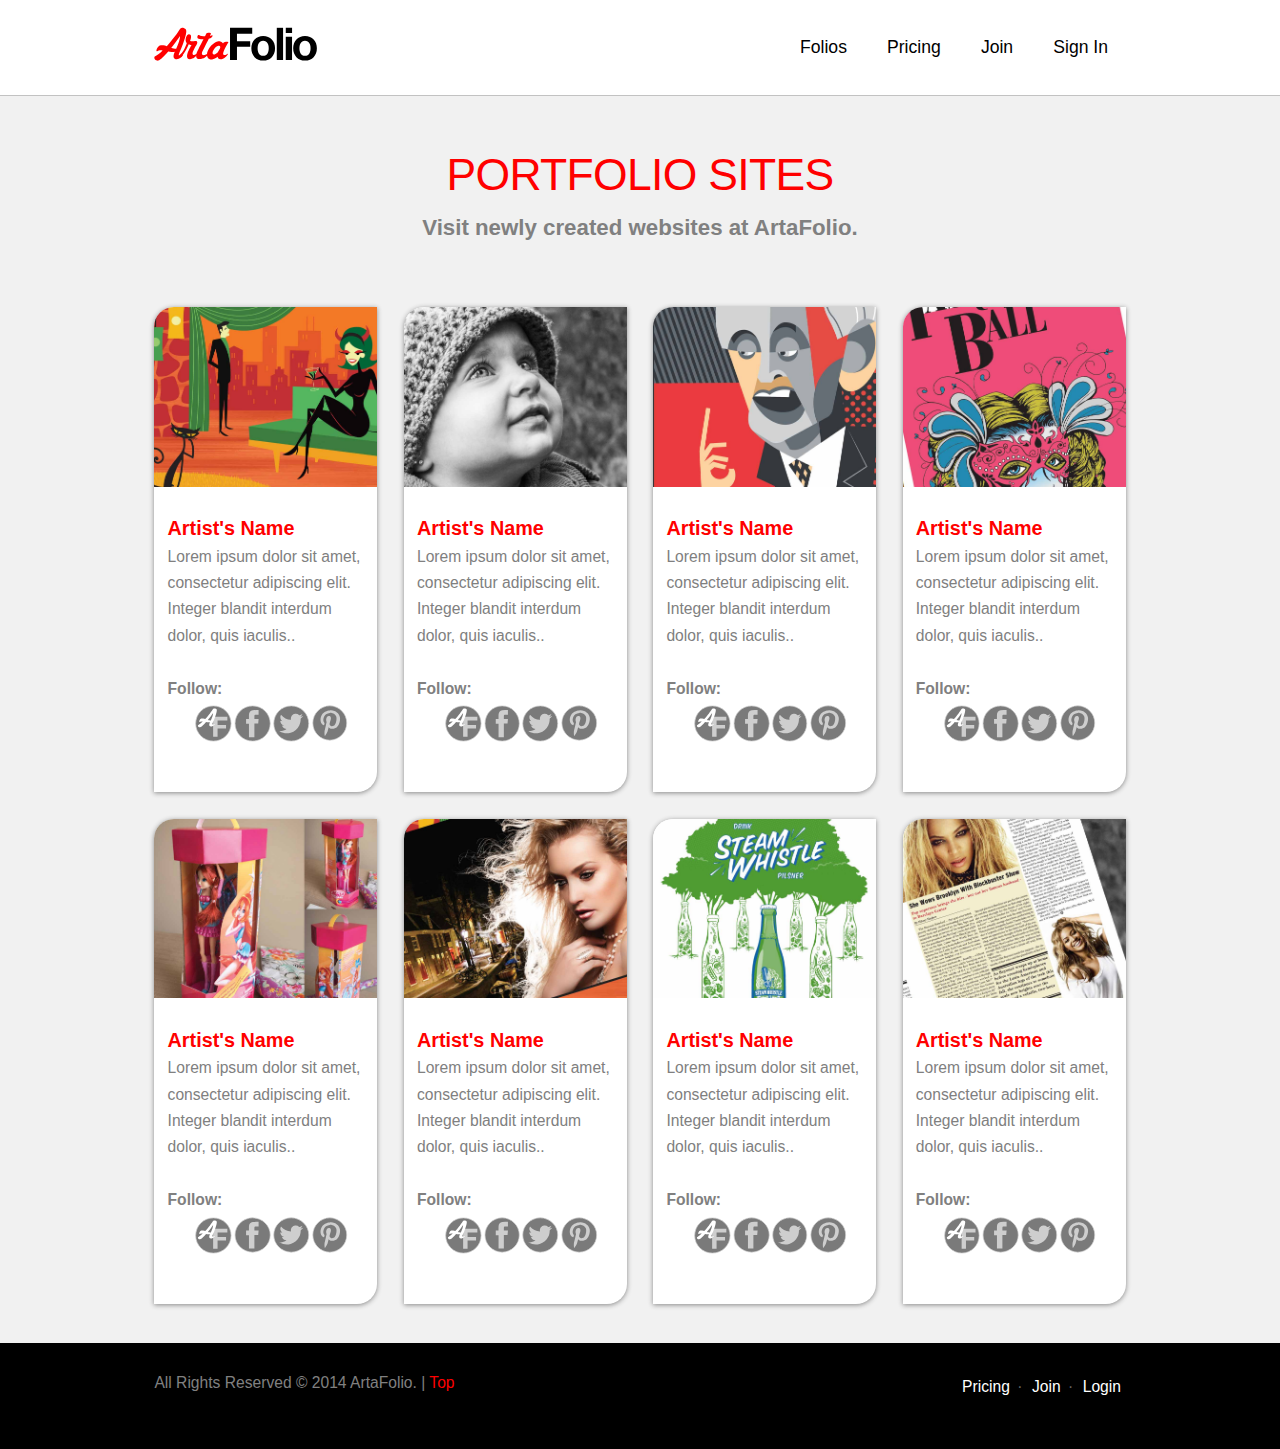
==== folios.html @ 5715754e "Layout adj and text content update" ====
<!DOCTYPE html>
<html lang="en-ca">
<head>
    <meta charset="utf-8">
    <title>ArtaFolio</title>
    <link href="css/main.css" rel="stylesheet">
    <link href="css/grid.css" rel="stylesheet">
    <link href="css/typography.css" rel="stylesheet">
    <link href='http://fonts.googleapis.com/css?family=Raleway' rel='stylesheet' type='text/css'>
    <meta name="viewport" content="width=device-width,initial-scale=1">
</head>
<body>
    
<ul class="skip-links">
    <li><a href="#main">Skip to the main content</a></li>
    <li><a href="#portfolios">Skip to artist portfolios</a></li>
    <li><a href="#nav">Skip to navigation</a></li>
</ul>
    
<header id="top" role="banner" class="gutter">
    <div class="grid grid-middle masthead pad-bottom-half pad-top-half">
    <div class="unit unit-xs-1 unit-s-1 unit-m-1-2 unit-l-1-2 pad-t-1-2 pad-b-1-2 center-logo">
        <a href="index.html"><img src="images/af-logo-01.svg" class="logo push-0" alt="ArtaFolio Logo"></a>
    </div>
    <nav id="navigation" role="navigation" class="unit unit-xs-1 unit-s-1 unit-m-1-2 unit-l-1-2 float-right center">
        <ul class="nav push-0">
            <li><a class="island-1-2" href="folios.html">Folios</a></li>
            <li><a class="island-1-2" href="pricing.html">Pricing</a></li>
            <li><a class="island-1-2" href="signup.html">Join</a></li>
            <li><a class="island-1-2" href="login.html">Sign In</a></li>
        </ul>
    </nav>
        </div>
</header>

<main role="main" id="main">
    <div class="bb-wrapper island">
        <h2 class="red center zetta gutter pad-top push-0">portfolio sites</h2>
                <p class="pad-top-half center p-center giga">Visit newly created websites at ArtaFolio.</p>
    </div>    
    
    <div id="portfolios" class="portfolio-wrapper pad-bottom">
        
    <div class="artblock-wrapper">
        <div class="grid gutter-1-2">
            <div class="island-1-2 unit unit-xs-1 unit-s-1-2 unit-m-1-3 unit-l-1-4">
                <div class="artist-wrapper">
                    <div>
                        <a href="index.html"><img class="img img-wrap" src="images/artist1.jpg" alt="Artist's Portfolio"></a>
                    </div>
                    <div>
                        <h4 class="mega gutter-1-2 pad-top push-0"><a href="index.html">Artist's Name</a></h4>
                        <p class="milli gutter-1-2">Lorem ipsum dolor sit amet, consectetur adipiscing elit. Integer blandit interdum dolor, quis iaculis..</p>
                    </div>
                    <div class="grid unit">
                        <h5 class="milli gutter-1-2 push-0 grey">Follow:</h5>
                        <div class="grid social-network">
                            <ul >
                                <li><a href="index.html"><img class="img-size" src="images/af.svg" alt="ArtaFolio"></a></li>
                            <li><a href="http://www.facebook.com"><img class="img-size" src="images/a-facebook.svg" alt="Facebook"></a></li>
                                <li><a href="http://www.twitter.com"><img class="img-size" src="images/a-twitter.svg" alt="Twitter"></a></li>
                                <li><a href="http://www.pinterest.com"><img class="img-size" src="images/a-pinterest.svg" alt="Pinterest"></a></li>
                            </ul>
                        </div>
                    </div>
                </div>
            </div>
            
            <div class="island-1-2 unit unit-xs-1 unit-s-1-2 unit-m-1-3 unit-l-1-4">
                <div class="artist-wrapper">
                    <div>
                        <a href="index.html"><img class="img img-wrap" src="images/artist5.jpg" alt="Artist's Portfolio"></a>
                    </div>
                    <div>
                        <h4 class="mega gutter-1-2 pad-top push-0"><a href="index.html">Artist's Name</a></h4>
                        <p class="milli gutter-1-2">Lorem ipsum dolor sit amet, consectetur adipiscing elit. Integer blandit interdum dolor, quis iaculis..</p>
                    </div>
                    <div class="grid unit">
                        <h5 class="milli gutter-1-2 push-0 grey">Follow:</h5>
                        <div class="grid social-network">
                            <ul >
                                <li><a href="index.html"><img class="img-size" src="images/af.svg" alt="ArtaFolio"></a></li>
                            <li><a href="http://www.facebook.com"><img class="img-size" src="images/a-facebook.svg" alt="Facebook"></a></li>
                                <li><a href="http://www.twitter.com"><img class="img-size" src="images/a-twitter.svg" alt="Twitter"></a></li>
                                <li><a href="http://www.pinterest.com"><img class="img-size" src="images/a-pinterest.svg" alt="Pinterest"></a></li>
                            </ul>
                        </div>
                    </div>
                </div>
            </div>
            
            <div class="island-1-2 unit unit-xs-1 unit-s-1-2 unit-m-1-3 unit-l-1-4">
                <div class="artist-wrapper">
                    <div>
                        <a href="index.html"><img class="img img-wrap" src="images/artist8.jpg" alt="Artist's Portfolio"></a>
                    </div>
                    <div>
                        <h4 class="mega gutter-1-2 pad-top push-0"><a href="index.html">Artist's Name</a></h4>
                        <p class="milli gutter-1-2">Lorem ipsum dolor sit amet, consectetur adipiscing elit. Integer blandit interdum dolor, quis iaculis..</p>
                    </div>
                    <div class="grid unit">
                        <h5 class="milli gutter-1-2 push-0 grey">Follow:</h5>
                        <div class="grid social-network">
                            <ul >
                                <li><a href="index.html"><img class="img-size" src="images/af.svg" alt="ArtaFolio"></a></li>
                            <li><a href="http://www.facebook.com"><img class="img-size" src="images/a-facebook.svg" alt="Facebook"></a></li>
                                <li><a href="http://www.twitter.com"><img class="img-size" src="images/a-twitter.svg" alt="Twitter"></a></li>
                                <li><a href="http://www.pinterest.com"><img class="img-size" src="images/a-pinterest.svg" alt="Pinterest"></a></li>
                            </ul>
                        </div>
                    </div>
                </div>
            </div>
            
            <div class="island-1-2 unit unit-xs-1 unit-s-1-2 unit-m-1-3 unit-l-1-4">
                <div class="artist-wrapper">
                    <div>
                        <a href="index.html"><img class="img img-wrap" src="images/artist3.jpg" alt="Artist's Portfolio"></a>
                    </div>
                    <div>
                        <h4 class="mega gutter-1-2 pad-top push-0"><a href="index.html">Artist's Name</a></h4>
                        <p class="milli gutter-1-2">Lorem ipsum dolor sit amet, consectetur adipiscing elit. Integer blandit interdum dolor, quis iaculis..</p>
                    </div>
                    <div class="grid unit">
                        <h5 class="milli gutter-1-2 push-0 grey">Follow:</h5>
                        <div class="grid social-network">
                            <ul >
                                <li><a href="index.html"><img class="img-size" src="images/af.svg" alt="ArtaFolio"></a></li>
                            <li><a href="http://www.facebook.com"><img class="img-size" src="images/a-facebook.svg" alt="Facebook"></a></li>
                                <li><a href="http://www.twitter.com"><img class="img-size" src="images/a-twitter.svg" alt="Twitter"></a></li>
                                <li><a href="http://www.pinterest.com"><img class="img-size" src="images/a-pinterest.svg" alt="Pinterest"></a></li>
                            </ul>
                        </div>
                    </div>
                </div>
            </div>
            
            <div class="island-1-2 unit unit-xs-1 unit-s-1-2 unit-m-1-3 unit-l-1-4">
                <div class="artist-wrapper">
                    <div>
                        <a href="index.html"><img class="img img-wrap" src="images/artist4.jpg" alt="Artist's Portfolio"></a>
                    </div>
                    <div>
                        <h4 class="mega gutter-1-2 pad-top push-0"><a href="index.html">Artist's Name</a></h4>
                        <p class="milli gutter-1-2">Lorem ipsum dolor sit amet, consectetur adipiscing elit. Integer blandit interdum dolor, quis iaculis..</p>
                    </div>
                    <div class="grid unit">
                        <h5 class="milli gutter-1-2 push-0 grey">Follow:</h5>
                        <div class="grid social-network">
                            <ul >
                                <li><a href="index.html"><img class="img-size" src="images/af.svg" alt="ArtaFolio"></a></li>
                            <li><a href="http://www.facebook.com"><img class="img-size" src="images/a-facebook.svg" alt="Facebook"></a></li>
                                <li><a href="http://www.twitter.com"><img class="img-size" src="images/a-twitter.svg" alt="Twitter"></a></li>
                                <li><a href="http://www.pinterest.com"><img class="img-size" src="images/a-pinterest.svg" alt="Pinterest"></a></li>
                            </ul>
                        </div>
                    </div>
                </div>
            </div>
            
            <div class="island-1-2 unit unit-xs-1 unit-s-1-2 unit-m-1-3 unit-l-1-4">
                <div class="artist-wrapper">
                    <div>
                        <a href="index.html"><img class="img img-wrap" src="images/artist2.jpg" alt="Artist's Portfolio"></a>
                    </div>
                    <div>
                        <h4 class="mega gutter-1-2 pad-top push-0"><a href="index.html">Artist's Name</a></h4>
                        <p class="milli gutter-1-2">Lorem ipsum dolor sit amet, consectetur adipiscing elit. Integer blandit interdum dolor, quis iaculis..</p>
                    </div>
                    <div class="grid unit">
                        <h5 class="milli gutter-1-2 push-0 grey">Follow:</h5>
                        <div class="grid social-network">
                            <ul >
                                <li><a href="index.html"><img class="img-size" src="images/af.svg" alt="ArtaFolio"></a></li>
                            <li><a href="http://www.facebook.com"><img class="img-size" src="images/a-facebook.svg" alt="Facebook"></a></li>
                                <li><a href="http://www.twitter.com"><img class="img-size" src="images/a-twitter.svg" alt="Twitter"></a></li>
                                <li><a href="http://www.pinterest.com"><img class="img-size" src="images/a-pinterest.svg" alt="Pinterest"></a></li>
                            </ul>
                        </div>
                    </div>
                </div>
            </div>
            
            <div class="island-1-2 unit unit-xs-1 unit-s-1-2 unit-m-1-3 unit-l-1-4">
                <div class="artist-wrapper">
                    <div>
                        <a href="index.html"><img class="img img-wrap" src="images/artist7.jpg" alt="Artist's Portfolio"></a>
                    </div>
                    <div>
                        <h4 class="mega gutter-1-2 pad-top push-0"><a href="index.html">Artist's Name</a></h4>
                        <p class="milli gutter-1-2">Lorem ipsum dolor sit amet, consectetur adipiscing elit. Integer blandit interdum dolor, quis iaculis..</p>
                    </div>
                    <div class="grid unit">
                        <h5 class="milli gutter-1-2 push-0 grey">Follow:</h5>
                        <div class="grid social-network">
                            <ul >
                                <li><a href="index.html"><img class="img-size" src="images/af.svg" alt="ArtaFolio"></a></li>
                            <li><a href="http://www.facebook.com"><img class="img-size" src="images/a-facebook.svg" alt="Facebook"></a></li>
                                <li><a href="http://www.twitter.com"><img class="img-size" src="images/a-twitter.svg" alt="Twitter"></a></li>
                                <li><a href="http://www.pinterest.com"><img class="img-size" src="images/a-pinterest.svg" alt="Pinterest"></a></li>
                            </ul>
                        </div>
                    </div>
                </div>
            </div>
            
            <div class="island-1-2 unit unit-xs-1 unit-s-1-2 unit-m-1-3 unit-l-1-4">
                <div class="artist-wrapper">
                    <div>
                        <a href="index.html"><img class="img img-wrap" src="images/artist6.jpg" alt="Artist's Portfolio"></a>
                    </div>
                    <div>
                        <h4 class="mega gutter-1-2 pad-top push-0"><a href="index.html">Artist's Name</a></h4>
                        <p class="milli gutter-1-2">Lorem ipsum dolor sit amet, consectetur adipiscing elit. Integer blandit interdum dolor, quis iaculis..</p>
                    </div>
                    <div class="grid unit">
                        <h5 class="milli gutter-1-2 push-0 grey">Follow:</h5>
                        <div class="grid social-network">
                            <ul >
                                <li><a href="index.html"><img class="img-size" src="images/af.svg" alt="ArtaFolio"></a></li>
                            <li><a href="http://www.facebook.com"><img class="img-size" src="images/a-facebook.svg" alt="Facebook"></a></li>
                                <li><a href="http://www.twitter.com"><img class="img-size" src="images/a-twitter.svg" alt="Twitter"></a></li>
                                <li><a href="http://www.pinterest.com"><img class="img-size" src="images/a-pinterest.svg" alt="Pinterest"></a></li>
                            </ul>
                        </div>
                    </div>
                </div>
            </div>
        </div>
        </div>
    </div>
</main>    
    
<footer class="footer pad-bottom pad-top">
    <div role="contentinfo" class="wrapper-footer">
        <p class="copyright gutter milli">All Rights Reserved © 2014 ArtaFolio. | <a href="">Top</a></p>
        <nav>
            <ul class="nav nav-footer gutter">
                <li class="milli"><a href="pricing.html">Pricing</a></li>
                <li class="milli"><a href="signup.html">Join</a></li>
                <li class="milli"><a href="login.html">Login</a></li>
            </ul>
        </nav>
    </div>
</footer>
</body>
</html>
---- css/main.css ----
@-moz-viewport { width: device-width; scale: 1; }
@-ms-viewport { width: device-width; scale: 1; }
@-o-viewport { width: device-width; scale: 1; }
@-webkit-viewport { width: device-width; scale: 1; }
@viewport { width: device-width; scale: 1; }

html {
  margin: 0;
  padding: 0;
    
  box-sizing: border-box;

  font: normal 100%/1.5 sans-serif;
  -moz-text-size-adjust: 100%;
  -ms-text-size-adjust: 100%;
  -webkit-text-size-adjust: 100%;
  text-size-adjust: 100%;
}

@media only screen and (min-width: 68em) {
    
    html {
        font-size: 110%;
    }
    
}

@media only screen and (min-width: 90em) {
    
    html {
        font-size: 120%;
    }
    
}

@media only screen and (min-width: 120em) {
    
    html {
        font-size: 130%;
    }  
}

*, *:before, *:after {
    box-sizing: inherit;
}

body {
    margin: 0;
    padding: 0;
    height: 100vh;
}

/* ------------ KEYBOARD USE SETTINGS and LINKS starts ------------ */

a,
a:link, 
a:visited {
    outline:  none;
    color: red;
    text-decoration: none;
}

a:hover,
a:active {
    outline: none;
}

a:focus {
    outline: 2px solid #c1c1c1;
}

.skip-links {
    margin: 0;
    padding: 0;
    list-style-type: none;
}

.skip-links a {
    position: absolute;
    top: -3em;
    padding: 0.5em 0.75em;
    background-color: #000;
    color: #fff;
    font-weight: bold;
    font-size: 1.25em;
    text-decoration: none;
}

.skip-links a:focus {
    top: 0;
}

/* ------------ KEYBOARD USE SETTINGS and LINKS ends ------------ */
.img {
    display: block;
    width: 100%;
}

.img-wrap {
    border-radius: 20px 0px 0px 0px;
}

.title {
    text-align: center;
}
   
.intro {
    background-color: #ecd2a1;
    overflow: hidden;
    text-align: center;
}

/* ------------ NAVIGATION starts ------------ */

.masthead {
    overflow: hidden;
}

.logo {
    height: 2em;
    margin-left: auto;
    margin-right: auto;
}

.nav {
    list-style-type: none;
    padding: 0;
    margin: 0;
}

.top-bar {
    background-color: #fff;
}

.nav a,
.nav a:link,
.nav a:visited {
    display: block;
    padding: 1rem;
    color: #000;
    text-decoration: none;
    background-color: #fff;
    border-radius: 10px 0px 10px 0px;
}

.nav-footer {
    list-style-type: none;
    padding: 0;
    margin: 0;
}

.nav a:hover,
.nav a:focus,
.nav a:active 
.nav .nav-current,
.nav .nav-current:link,
.nav .nav-current:visited {
    background-color: red;
    color: #fff;
    border-radius: 10px 0px 10px 0px;
    transition: all 0.3s ease 0s;
}

/* ------------ NAVIGATION ends ------------ */

/* ------------ BILLBOARD starts ------------ */

.billboard {
    margin: inherit;
    background-image: url(../images/artafolio.jpg);
    background-size: cover;
    background-repeat: no-repeat;
    background-position: top center;
    background-color: black;
    overflow: hidden;
    position: relative;
    height: 35rem;
    width: 100%;
    box-shadow: 0px 5px 13px #888888;
}

.billboard-inside {
    background-color: rgba(0,0,0,0.5);
    position: absolute;
    bottom: 5%;
    margin: 0 auto;
    width: 100%;
}

.bb-wrapper {
    background-color: #f1f1f1;
    border-top: 1px solid #c2c2c2;
}

.center-logo {
    text-align: center;
}

h1 {
    color: #fff;
    text-align: center;
    text-transform: uppercase;
    text-shadow: 0px 2px 2px rgba(0, 0, 0, 0.9);
    margin: 0;
}

h2 {
    text-transform: uppercase;
    font-weight: 300;
}

.af-description {
    text-align: center;
    font-size: 1.2em;
    color: #fff;
    text-shadow: 0px 2px 2px rgba(0, 0, 0, 0.9); 
}

/* ------------ BILLBOARD ends ------------ */

/* ------------ FEATURED starts ------------ */

.portfolio-wrapper {
    background-color: #f1f1f1;
}

.artist-wrapper {
    background-color: #fff;
    border-radius: 20px 0px 20px 0px;
    box-shadow: 0px 1px 5px #888888;  
    height: 100%;
}

.overflow {
    clear: left;
    padding: 0;
    margin: 0;
    float: left;
}

.social-network {
    margin: 0;
    height: auto;
    display: block;
}

.social-network li {
    line-height: 3rem;
}

.social-network ul li {
    margin: 2% 0;
    padding: 0;
    float: left;	
    border: 0px solid lightgray;
    list-style: none;
}

.img-size {
    width: 2.2em;
}

.img-size-lg {
    width: 4.2em;
}

.strong {
    font-weight: 900;
}

/* ------------ FEATURED ends ------------ */

/* ------------ COLOURS CENTERED-ELEMENTS MISC starts ------------ */

.center {
    text-align: center;
}

.center-div {
    margin-left: auto;
    margin-right: auto;    
}

.section-dark {
    background-color: #fff;
}

.red {
    color: red;
}

p {
    color: grey;
}
   
.grey {
    color: grey;
}

.black {
    color: #000;
}

.white {
    color: #fff;
}

.wrapper-white {
    background-color: #fff;
}

.br {
    display: block; 
}

/* ------------ COLOURS CENTERED-ELEMENTS MISC ends ------------ */

/* ------------ Buttons starts ------------ */

.button-center {
    text-align: center;
}

.button-red, 
.button-red:link, 
.button-red:visited,
.button-red:active {

    background: red; 
    text-align: center; 
    padding: 20px 30px 20px 30px; 
    color: #fff;  
    text-decoration: none;  
    line-height: 2em; 
    margin-top: 20px;
    border-radius: 10px 0px;
    transition: all 0.3s ease 0s;
}

.button-red:hover {
    background: #fff;
    color: red;
}

/* ------------ Buttons ends ------------ */

/* ------------ FOOTER starts ------------ */

.footer {
    background-color: #000;
    overflow: hidden;
}

/* ------------ FOOTER ends ------------ */

/* ------------ FORMS starts ------------ */

.forms {
    background-color: #fff;
    overflow: hidden;
}

label{
    display: block;
}

input + label {
    display: inline-block;
}

input {
    border-radius: 10px;
    border: 1px solid #c1c1c1;
    padding: 1em;
    color: grey;
}

textarea {
    width: 100%;
    height: 22em;
}

button {
    font-size: 1.5em;
    font-family: sans-serif;
    background-color: red;
    cursor: pointer;
    color: #fff;
    border: 0px;
    padding: 20px;
    border-radius: 10px 0px;
    transition: all 0.3s ease 0s;
}

.button {
    text-align: center;
}

button:hover {
    background-color: #000;;
}

fieldset {
    padding: 0;
    border-style: none;
}

.field {
    width: 100%;
    height: 3em;
}

.radio {
    white-space: nowrap;
    padding-right: 1em;
}

/* ------------ PRICE starts ------------ */

.price-list li {
    list-style-type: none;
    width: auto;
    padding: 1.5em;
    margin: 0;
    background-color: #f9f8f8;
    border-bottom: 1px solid #c1c1c1;
    display: block;
    text-align: center;
    height: 100%;
    color: grey;
}

.price-list li:hover {
    background-color: #f1f1f1;
    transition: all 0.3s ease 0s;
}

.price-list ul {
    display: block;
}

.price-wrapper {
    margin: 0;
    padding: 0;
}

.price-list {
    padding: 0;
    margin: 0;
}

.price-title {
    background: black; 
    text-align: center; 
    padding: 20px 30px 20px 30px; 
    color: #fff;  
    text-decoration: none;  
    line-height: 2em; 
    margin: 0px;
    border-radius: 10px 0px;
}

/* ------------ PRICE ends ------------ */

/* ------------ NAVIGATION footer starts ------------ */

.nav-footer {
    list-style-type: none;
    padding: 0;
    margin: 0;
}

.nav-footer a,
.nav-footer a:link,
.nav-footer a:visited {
    display: block;
    padding: .5rem;
    color: #fff;
    text-decoration: none;
    background-color: #000;
    border-radius: 10px 0px 10px 0px;
}

.nav-footer a:hover,
.nav-footer a:focus,
.nav-footer a:active 
.nav-footer .nav-footer-current,
.nav-footer .nav-footer-current:link,
.nav-footer .nav-footer-current:visited {
    background-color: red;
    color: #fff;
    border-radius: 10px 0px 10px 0px;
    transition: all 0.3s ease 0s;
}

/* ------------ NAVIGATION footer ends ------------ */


@media only screen and (min-width: 33em) {
    
    .nav, nav-footer {
        text-align: center;
    }

    .nav li, nav-footer li {
        display: inline-block;
    }
    
    .copyright {
    text-align: center;
  }

  .hidden {
    display: inline;
  }
    
  .nav-footer a,
  .nav-footer a:link,
  .nav-footer a:visited {
    display: inline-block;
    padding: .3em;
  }

  .nav-footer li::after {
    content: "·";
    display: inline-block;
    width: 0.5em;

    color: #666;
    text-align: right;
  }

  .nav-footer li:last-child::after {
    content: none;
  }
    
    .af-description, .p-center {
        width: 80%;
        margin-left: auto;
        margin-right: auto;
  }
    
    .form-wrapper {
        width: 30em;
    }
    
    .price-wrapper {
        margin-left: auto;
        margin-right: auto;
   }
    
    form {
        margin-left: auto;
        margin-right: auto;
        width: 23em;
    }
    
    .pr {
        width: 80%;
    }

    
}

@media only screen and (min-width: 50em) {
    
    .nav {
        text-align: center;
    }
    
    .nav-footer {
        float: right;
    }
    
    .copyright {
        float: left;
    }
    
    .artblock-wrapper, .wrapper-footer {
        width: 90%;
        margin-left: auto;
        margin-right: auto;
    }
    
    .center-logo {
        text-align: left;
    }
    
    .nav {
        float: right;
    }
    
     .af-description, .p-center, .wrapper{
        width: 80%;
        margin-left: auto;
        margin-right: auto;
     }
    
    header {
        width: 85%;
        margin-left: auto;
        margin-right: auto;
    }
    
    .pr {
        width: 100%;
    }
    
}

@media only screen and (min-width: 68em) {
    
    .artblock-wrapper, .wrapper-footer, header {
        width: 80%;
        margin-left: auto;
        margin-right: auto;
    }
    
    .af-description, .p-center {
        width: 60%;
        margin-left: auto;
        margin-right: auto;
    }        
    
}
---- css/grid.css ----
.grid {
  margin: 0;
  padding: 0;
  letter-spacing: -0.31em;
  text-rendering: optimizespeed;
  display: -webkit-flex;
  -webkit-flex-flow: row wrap;
  display: -ms-flexbox;
  -ms-flex-flow: row wrap;
}

.grid-bottom {
  -webkit-align-items: flex-end;
  -ms-align-items: flex-end;
}

.grid-middle {
  -webkit-align-items: center;
  -ms-align-items: center;
}

.opera-only :-o-prefocus, .grid {
  word-spacing: -0.43em;
}

.unit {
  letter-spacing: normal;
  text-rendering: auto;
  vertical-align: top;
  word-spacing: normal;
  display: inline-block;
  visibility: visible;
}

.grid-bottom .unit {
  vertical-align: bottom;
}

.grid-middle .unit {
  vertical-align: middle;
}

.unit-xs-hidden {
  display: none;
  visibility: hidden;
}

.unit-xs-1 {
  display: block;
  visibility: visible;
  width: 100%;
}

.unit-offset-xs-0 {
  margin-left: 0;
}

.unit-xs-1-2 {
  width: 50.0000%;
}

.unit-offset-xs-1-2 {
  margin-left: 50.0000%;
}

.unit-xs-1-3 {
  width: 33.3333%;
}

.unit-offset-xs-1-3 {
  margin-left: 33.3333%;
}

.unit-xs-2-3 {
  width: 66.6667%;
}

.unit-offset-xs-2-3 {
  margin-left: 66.6667%;
}

.unit-xs-1-4 {
  width: 25.0000%;
}

.unit-offset-xs-1-4 {
  margin-left: 25.0000%;
}

.unit-xs-3-4 {
  width: 75.0000%;
}

.unit-offset-xs-3-4 {
  margin-left: 75.0000%;
}

.unit-xs-1-2,.unit-xs-1-3,.unit-xs-2-3,.unit-xs-1-4,.unit-xs-3-4 {
  display: inline-block;
  visibility: visible;
}

@media only screen and (min-width: 30em) {

.unit-s-hidden {
  display: none;
  visibility: hidden;
}

.unit-s-1 {
  display: block;
  visibility: visible;
  width: 100%;
}

.unit-offset-s-0 {
  margin-left: 0;
}

.unit-s-1-2 {
  width: 50.0000%;
}

.unit-offset-s-1-2 {
  margin-left: 50.0000%;
}

.unit-s-1-3 {
  width: 33.3333%;
}

.unit-offset-s-1-3 {
  margin-left: 33.3333%;
}

.unit-s-2-3 {
  width: 66.6667%;
}

.unit-offset-s-2-3 {
  margin-left: 66.6667%;
}

.unit-s-1-4 {
  width: 25.0000%;
}

.unit-offset-s-1-4 {
  margin-left: 25.0000%;
}

.unit-s-3-4 {
  width: 75.0000%;
}

.unit-offset-s-3-4 {
  margin-left: 75.0000%;
}

.unit-s-1-2,.unit-s-1-3,.unit-s-2-3,.unit-s-1-4,.unit-s-3-4 {
  display: inline-block;
  visibility: visible;
}

}

@media only screen and (min-width: 50em) {

.unit-m-hidden {
  display: none;
  visibility: hidden;
}

.unit-m-1 {
  display: block;
  visibility: visible;
  width: 100%;
}

.unit-offset-m-0 {
  margin-left: 0;
}

.unit-m-1-2 {
  width: 50.0000%;
}

.unit-offset-m-1-2 {
  margin-left: 50.0000%;
}

.unit-m-1-3 {
  width: 33.3333%;
}

.unit-offset-m-1-3 {
  margin-left: 33.3333%;
}

.unit-m-2-3 {
  width: 66.6667%;
}

.unit-offset-m-2-3 {
  margin-left: 66.6667%;
}

.unit-m-1-4 {
  width: 25.0000%;
}

.unit-offset-m-1-4 {
  margin-left: 25.0000%;
}

.unit-m-3-4 {
  width: 75.0000%;
}

.unit-offset-m-3-4 {
  margin-left: 75.0000%;
}

.unit-m-1-2,.unit-m-1-3,.unit-m-2-3,.unit-m-1-4,.unit-m-3-4 {
  display: inline-block;
  visibility: visible;
}

}

@media only screen and (min-width: 68em) {

.unit-l-hidden {
  display: none;
  visibility: hidden;
}

.unit-l-1 {
  display: block;
  visibility: visible;
  width: 100%;
}

.unit-offset-l-0 {
  margin-left: 0;
}

.unit-l-1-2 {
  width: 50.0000%;
}

.unit-offset-l-1-2 {
  margin-left: 50.0000%;
}

.unit-l-1-3 {
  width: 33.3333%;
}

.unit-offset-l-1-3 {
  margin-left: 33.3333%;
}

.unit-l-2-3 {
  width: 66.6667%;
}

.unit-offset-l-2-3 {
  margin-left: 66.6667%;
}

.unit-l-1-4 {
  width: 25.0000%;
}

.unit-offset-l-1-4 {
  margin-left: 25.0000%;
}

.unit-l-3-4 {
  width: 75.0000%;
}

.unit-offset-l-3-4 {
  margin-left: 75.0000%;
}

.unit-l-1-2,.unit-l-1-3,.unit-l-2-3,.unit-l-1-4,.unit-l-3-4 {
  display: inline-block;
  visibility: visible;
}

}
---- css/typography.css ----
html {
  font: normal 100%/1.5 'Raleway' Sans-serif;
}

h2, h3, h4, h5, h6,
p, ul, ol, dl, dd, figure,
blockquote, details, hr,
fieldset, pre, table {
  margin: 0 0 1.5rem;
}

.yotta {
  font-size: 3.2807rem;
  line-height: 1.1154;
}

.zetta {
  font-size: 2.5273rem;
  line-height: 1.1798;
}

h1, .exa {
  font-size: 1.8020rem;
  line-height: 1.3648;
  margin: 0;

}

h2, .peta {
  font-size: 1.6018rem;
  line-height: 1.8729;
  letter-spacing: -0.015em;
}

h3, .tera {
  font-size: 1.4238rem;
  line-height: 1.0535;
}

h4, .giga {
  font-size: 1.2656rem;
  line-height: 1.1852;
  font-weight: 900;
}

h5, .mega {
  font-size: 1.1250rem;
  line-height: 1.5333;
}

h6, .kilo {
  font-size: 1.0000rem;
  line-height: 1.5000;
}

small, .milli {
  font-size: 0.8889rem;
  line-height: 1.6875;
}

.micro {
  font-size: 0.7901rem;
  line-height: 1.3984;
}

sub,
sup {
  font-size: 75%;
  line-height: 1px;
  position: relative;
  vertical-align: baseline;
}

sup {
  top: -0.5em;
}

sub {
  bottom: -0.25em;
}

.push {
  margin-bottom: 1.5rem;
}

.push-none, .push-0 {
  margin-bottom: 0;
}

.push-double, .push-2 {
  margin-bottom: 3.0000rem;
}

.push-half, .push-1-2 {
  margin-bottom: 0.7500rem;
}

.pad-top, .pad-t {
  padding-top: 1.5rem;
}

.pad-bottom, .pad-b {
  padding-bottom: 1.5rem;
}

.pad-top-double, .pad-t-2 {
  padding-top: 3.0000rem;
}

.pad-bottom-double, .pad-b-2 {
  padding-bottom: 3.0000rem;
}

.pad-top-half, .pad-t-1-2 {
  padding-top: 0.7500rem;
}

.pad-bottom-half, .pad-b-1-2 {
  padding-bottom: 0.7500rem;
}

.island {
  padding: 1.5rem;
}

.island-half, .island-1-2 {
  padding: 0.7500rem;
}

.island-double, .island-2 {
  padding: 3.0000rem;
}

.gutter {
  padding-left: 1.5rem;
  padding-right: 1.5rem;
}

.gutter-half, .gutter-1-2 {
  padding-left: 0.7500rem;
  padding-right: 0.7500rem;
}

.gutter-double, .gutter-2 {
  padding-left: 3.0000rem;
  padding-right: 3.0000rem;
}
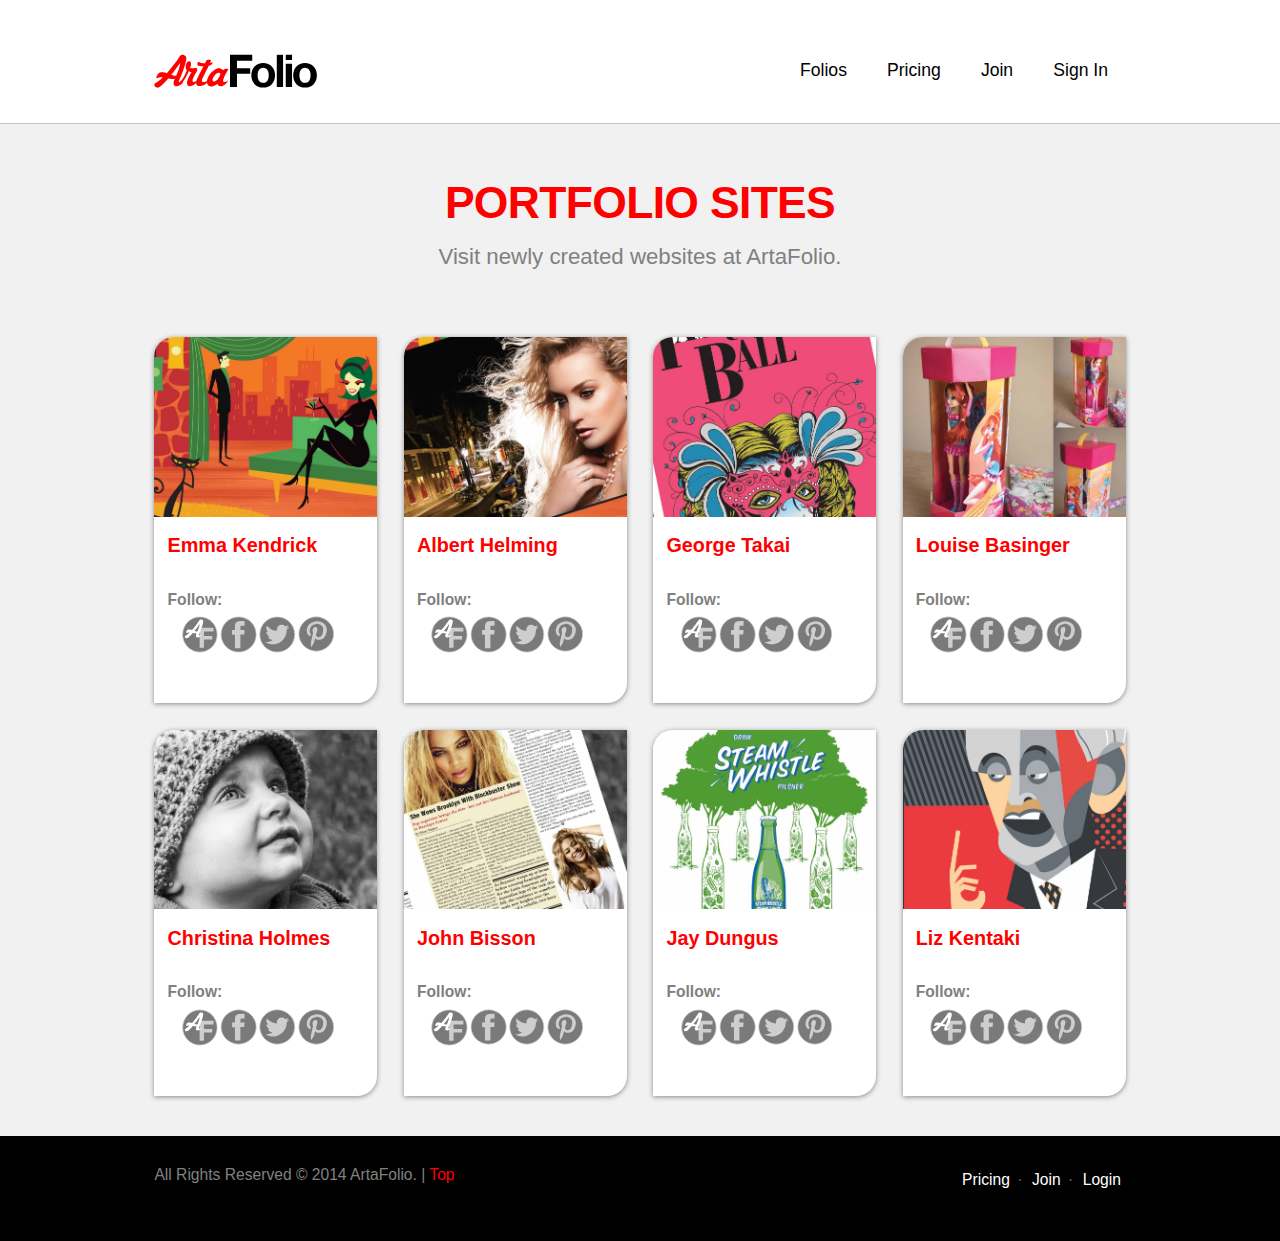
==== commit 3fd9bde9: "Removed text and CSS update" ====
--- a/folios.html
+++ b/folios.html
@@ -49,13 +49,78 @@
                         <a href="index.html"><img class="img img-wrap" src="images/artist1.jpg" alt="Artist's Portfolio"></a>
                     </div>
                     <div>
-                        <h4 class="mega gutter-1-2 pad-top push-0"><a href="index.html">Artist's Name</a></h4>
-                        <p class="milli gutter-1-2">Lorem ipsum dolor sit amet, consectetur adipiscing elit. Integer blandit interdum dolor, quis iaculis..</p>
-                    </div>
-                    <div class="grid unit">
-                        <h5 class="milli gutter-1-2 push-0 grey">Follow:</h5>
-                        <div class="grid social-network">
-                            <ul >
+                        <h4 class="mega gutter-1-2 pad-top-half"><a href="index.html">Emma Kendrick</a></h4>
+                    </div>
+                    <div class="grid unit">
+                        <h5 class="milli gutter-1-2 push-0 grey">Follow:</h5>
+                        <div class="grid social-network">
+                            <ul class="gutter">
+                                <li><a href="index.html"><img class="img-size" src="images/af.svg" alt="ArtaFolio"></a></li>
+                            <li><a href="http://www.facebook.com"><img class="img-size" src="images/a-facebook.svg" alt="Facebook"></a></li>
+                                <li><a href="http://www.twitter.com"><img class="img-size" src="images/a-twitter.svg" alt="Twitter"></a></li>
+                                <li><a href="http://www.pinterest.com"><img class="img-size" src="images/a-pinterest.svg" alt="Pinterest"></a></li>
+                            </ul>
+                        </div>
+                    </div>
+                </div>
+            </div>
+            
+            <div class="island-1-2 unit unit-xs-1 unit-s-1-2 unit-m-1-3 unit-l-1-4">
+                <div class="artist-wrapper">
+                    <div>
+                        <a href="index.html"><img class="img img-wrap" src="images/artist2.jpg" alt="Artist's Portfolio"></a>
+                    </div>
+                    <div>
+                        <h4 class="mega gutter-1-2 pad-top-half"><a href="index.html">Albert Helming</a></h4>
+                    </div>
+                    <div class="grid unit">
+                        <h5 class="milli gutter-1-2 push-0 grey">Follow:</h5>
+                        <div class="grid social-network">
+                            <ul class="gutter">
+                                <li><a href="index.html"><img class="img-size" src="images/af.svg" alt="ArtaFolio"></a></li>
+                            <li><a href="http://www.facebook.com"><img class="img-size" src="images/a-facebook.svg" alt="Facebook"></a></li>
+                                <li><a href="http://www.twitter.com"><img class="img-size" src="images/a-twitter.svg" alt="Twitter"></a></li>
+                                <li><a href="http://www.pinterest.com"><img class="img-size" src="images/a-pinterest.svg" alt="Pinterest"></a></li>
+                            </ul>
+                        </div>
+                    </div>
+                </div>
+            </div>
+            
+            <div class="island-1-2 unit unit-xs-1 unit-s-1-2 unit-m-1-3 unit-l-1-4">
+                <div class="artist-wrapper">
+                    <div>
+                        <a href="index.html"><img class="img img-wrap" src="images/artist3.jpg" alt="Artist's Portfolio"></a>
+                    </div>
+                    <div>
+                        <h4 class="mega gutter-1-2 pad-top-half"><a href="index.html">George Takai</a></h4>
+                    </div>
+                    <div class="grid unit">
+                        <h5 class="milli gutter-1-2 push-0 grey">Follow:</h5>
+                        <div class="grid social-network">
+                            <ul class="gutter">
+                                <li><a href="index.html"><img class="img-size" src="images/af.svg" alt="ArtaFolio"></a></li>
+                            <li><a href="http://www.facebook.com"><img class="img-size" src="images/a-facebook.svg" alt="Facebook"></a></li>
+                                <li><a href="http://www.twitter.com"><img class="img-size" src="images/a-twitter.svg" alt="Twitter"></a></li>
+                                <li><a href="http://www.pinterest.com"><img class="img-size" src="images/a-pinterest.svg" alt="Pinterest"></a></li>
+                            </ul>
+                        </div>
+                    </div>
+                </div>
+            </div>
+            
+            <div class="island-1-2 unit unit-xs-1 unit-s-1-2 unit-m-1-3 unit-l-1-4">
+                <div class="artist-wrapper">
+                    <div>
+                        <a href="index.html"><img class="img img-wrap" src="images/artist4.jpg" alt="Artist's Portfolio"></a>
+                    </div>
+                    <div>
+                        <h4 class="mega gutter-1-2 pad-top-half"><a href="index.html">Louise Basinger</a></h4>
+                    </div>
+                    <div class="grid unit">
+                        <h5 class="milli gutter-1-2 push-0 grey">Follow:</h5>
+                        <div class="grid social-network">
+                            <ul class="gutter">
                                 <li><a href="index.html"><img class="img-size" src="images/af.svg" alt="ArtaFolio"></a></li>
                             <li><a href="http://www.facebook.com"><img class="img-size" src="images/a-facebook.svg" alt="Facebook"></a></li>
                                 <li><a href="http://www.twitter.com"><img class="img-size" src="images/a-twitter.svg" alt="Twitter"></a></li>
@@ -72,13 +137,56 @@
                         <a href="index.html"><img class="img img-wrap" src="images/artist5.jpg" alt="Artist's Portfolio"></a>
                     </div>
                     <div>
-                        <h4 class="mega gutter-1-2 pad-top push-0"><a href="index.html">Artist's Name</a></h4>
-                        <p class="milli gutter-1-2">Lorem ipsum dolor sit amet, consectetur adipiscing elit. Integer blandit interdum dolor, quis iaculis..</p>
-                    </div>
-                    <div class="grid unit">
-                        <h5 class="milli gutter-1-2 push-0 grey">Follow:</h5>
-                        <div class="grid social-network">
-                            <ul >
+                        <h4 class="mega gutter-1-2 pad-top-half"><a href="index.html">Christina Holmes</a></h4>
+                    </div>
+                    <div class="grid unit">
+                        <h5 class="milli gutter-1-2 push-0 grey">Follow:</h5>
+                        <div class="grid social-network">
+                            <ul class="gutter">
+                                <li><a href="index.html"><img class="img-size" src="images/af.svg" alt="ArtaFolio"></a></li>
+                            <li><a href="http://www.facebook.com"><img class="img-size" src="images/a-facebook.svg" alt="Facebook"></a></li>
+                                <li><a href="http://www.twitter.com"><img class="img-size" src="images/a-twitter.svg" alt="Twitter"></a></li>
+                                <li><a href="http://www.pinterest.com"><img class="img-size" src="images/a-pinterest.svg" alt="Pinterest"></a></li>
+                            </ul>
+                        </div>
+                    </div>
+                </div>
+            </div>
+            
+            <div class="island-1-2 unit unit-xs-1 unit-s-1-2 unit-m-1-3 unit-l-1-4">
+                <div class="artist-wrapper">
+                    <div>
+                        <a href="index.html"><img class="img img-wrap" src="images/artist6.jpg" alt="Artist's Portfolio"></a>
+                    </div>
+                    <div>
+                        <h4 class="mega gutter-1-2 pad-top-half"><a href="index.html">John Bisson</a></h4>
+                    </div>
+                    <div class="grid unit">
+                        <h5 class="milli gutter-1-2 push-0 grey">Follow:</h5>
+                        <div class="grid social-network">
+                            <ul class="gutter">
+                                <li><a href="index.html"><img class="img-size" src="images/af.svg" alt="ArtaFolio"></a></li>
+                            <li><a href="http://www.facebook.com"><img class="img-size" src="images/a-facebook.svg" alt="Facebook"></a></li>
+                                <li><a href="http://www.twitter.com"><img class="img-size" src="images/a-twitter.svg" alt="Twitter"></a></li>
+                                <li><a href="http://www.pinterest.com"><img class="img-size" src="images/a-pinterest.svg" alt="Pinterest"></a></li>
+                            </ul>
+                        </div>
+                    </div>
+                </div>
+            </div>
+            
+            <div class="island-1-2 unit unit-xs-1 unit-s-1-2 unit-m-1-3 unit-l-1-4">
+                <div class="artist-wrapper">
+                    <div>
+                        <a href="index.html"><img class="img img-wrap" src="images/artist7.jpg" alt="Artist's Portfolio"></a>
+                    </div>
+                    <div>
+                        <h4 class="mega gutter-1-2 pad-top-half"><a href="index.html">Jay Dungus</a></h4>
+                    </div>
+                    <div class="grid unit">
+                        <h5 class="milli gutter-1-2 push-0 grey">Follow:</h5>
+                        <div class="grid social-network">
+                            <ul class="gutter">
                                 <li><a href="index.html"><img class="img-size" src="images/af.svg" alt="ArtaFolio"></a></li>
                             <li><a href="http://www.facebook.com"><img class="img-size" src="images/a-facebook.svg" alt="Facebook"></a></li>
                                 <li><a href="http://www.twitter.com"><img class="img-size" src="images/a-twitter.svg" alt="Twitter"></a></li>
@@ -95,128 +203,12 @@
                         <a href="index.html"><img class="img img-wrap" src="images/artist8.jpg" alt="Artist's Portfolio"></a>
                     </div>
                     <div>
-                        <h4 class="mega gutter-1-2 pad-top push-0"><a href="index.html">Artist's Name</a></h4>
-                        <p class="milli gutter-1-2">Lorem ipsum dolor sit amet, consectetur adipiscing elit. Integer blandit interdum dolor, quis iaculis..</p>
-                    </div>
-                    <div class="grid unit">
-                        <h5 class="milli gutter-1-2 push-0 grey">Follow:</h5>
-                        <div class="grid social-network">
-                            <ul >
-                                <li><a href="index.html"><img class="img-size" src="images/af.svg" alt="ArtaFolio"></a></li>
-                            <li><a href="http://www.facebook.com"><img class="img-size" src="images/a-facebook.svg" alt="Facebook"></a></li>
-                                <li><a href="http://www.twitter.com"><img class="img-size" src="images/a-twitter.svg" alt="Twitter"></a></li>
-                                <li><a href="http://www.pinterest.com"><img class="img-size" src="images/a-pinterest.svg" alt="Pinterest"></a></li>
-                            </ul>
-                        </div>
-                    </div>
-                </div>
-            </div>
-            
-            <div class="island-1-2 unit unit-xs-1 unit-s-1-2 unit-m-1-3 unit-l-1-4">
-                <div class="artist-wrapper">
-                    <div>
-                        <a href="index.html"><img class="img img-wrap" src="images/artist3.jpg" alt="Artist's Portfolio"></a>
-                    </div>
-                    <div>
-                        <h4 class="mega gutter-1-2 pad-top push-0"><a href="index.html">Artist's Name</a></h4>
-                        <p class="milli gutter-1-2">Lorem ipsum dolor sit amet, consectetur adipiscing elit. Integer blandit interdum dolor, quis iaculis..</p>
-                    </div>
-                    <div class="grid unit">
-                        <h5 class="milli gutter-1-2 push-0 grey">Follow:</h5>
-                        <div class="grid social-network">
-                            <ul >
-                                <li><a href="index.html"><img class="img-size" src="images/af.svg" alt="ArtaFolio"></a></li>
-                            <li><a href="http://www.facebook.com"><img class="img-size" src="images/a-facebook.svg" alt="Facebook"></a></li>
-                                <li><a href="http://www.twitter.com"><img class="img-size" src="images/a-twitter.svg" alt="Twitter"></a></li>
-                                <li><a href="http://www.pinterest.com"><img class="img-size" src="images/a-pinterest.svg" alt="Pinterest"></a></li>
-                            </ul>
-                        </div>
-                    </div>
-                </div>
-            </div>
-            
-            <div class="island-1-2 unit unit-xs-1 unit-s-1-2 unit-m-1-3 unit-l-1-4">
-                <div class="artist-wrapper">
-                    <div>
-                        <a href="index.html"><img class="img img-wrap" src="images/artist4.jpg" alt="Artist's Portfolio"></a>
-                    </div>
-                    <div>
-                        <h4 class="mega gutter-1-2 pad-top push-0"><a href="index.html">Artist's Name</a></h4>
-                        <p class="milli gutter-1-2">Lorem ipsum dolor sit amet, consectetur adipiscing elit. Integer blandit interdum dolor, quis iaculis..</p>
-                    </div>
-                    <div class="grid unit">
-                        <h5 class="milli gutter-1-2 push-0 grey">Follow:</h5>
-                        <div class="grid social-network">
-                            <ul >
-                                <li><a href="index.html"><img class="img-size" src="images/af.svg" alt="ArtaFolio"></a></li>
-                            <li><a href="http://www.facebook.com"><img class="img-size" src="images/a-facebook.svg" alt="Facebook"></a></li>
-                                <li><a href="http://www.twitter.com"><img class="img-size" src="images/a-twitter.svg" alt="Twitter"></a></li>
-                                <li><a href="http://www.pinterest.com"><img class="img-size" src="images/a-pinterest.svg" alt="Pinterest"></a></li>
-                            </ul>
-                        </div>
-                    </div>
-                </div>
-            </div>
-            
-            <div class="island-1-2 unit unit-xs-1 unit-s-1-2 unit-m-1-3 unit-l-1-4">
-                <div class="artist-wrapper">
-                    <div>
-                        <a href="index.html"><img class="img img-wrap" src="images/artist2.jpg" alt="Artist's Portfolio"></a>
-                    </div>
-                    <div>
-                        <h4 class="mega gutter-1-2 pad-top push-0"><a href="index.html">Artist's Name</a></h4>
-                        <p class="milli gutter-1-2">Lorem ipsum dolor sit amet, consectetur adipiscing elit. Integer blandit interdum dolor, quis iaculis..</p>
-                    </div>
-                    <div class="grid unit">
-                        <h5 class="milli gutter-1-2 push-0 grey">Follow:</h5>
-                        <div class="grid social-network">
-                            <ul >
-                                <li><a href="index.html"><img class="img-size" src="images/af.svg" alt="ArtaFolio"></a></li>
-                            <li><a href="http://www.facebook.com"><img class="img-size" src="images/a-facebook.svg" alt="Facebook"></a></li>
-                                <li><a href="http://www.twitter.com"><img class="img-size" src="images/a-twitter.svg" alt="Twitter"></a></li>
-                                <li><a href="http://www.pinterest.com"><img class="img-size" src="images/a-pinterest.svg" alt="Pinterest"></a></li>
-                            </ul>
-                        </div>
-                    </div>
-                </div>
-            </div>
-            
-            <div class="island-1-2 unit unit-xs-1 unit-s-1-2 unit-m-1-3 unit-l-1-4">
-                <div class="artist-wrapper">
-                    <div>
-                        <a href="index.html"><img class="img img-wrap" src="images/artist7.jpg" alt="Artist's Portfolio"></a>
-                    </div>
-                    <div>
-                        <h4 class="mega gutter-1-2 pad-top push-0"><a href="index.html">Artist's Name</a></h4>
-                        <p class="milli gutter-1-2">Lorem ipsum dolor sit amet, consectetur adipiscing elit. Integer blandit interdum dolor, quis iaculis..</p>
-                    </div>
-                    <div class="grid unit">
-                        <h5 class="milli gutter-1-2 push-0 grey">Follow:</h5>
-                        <div class="grid social-network">
-                            <ul >
-                                <li><a href="index.html"><img class="img-size" src="images/af.svg" alt="ArtaFolio"></a></li>
-                            <li><a href="http://www.facebook.com"><img class="img-size" src="images/a-facebook.svg" alt="Facebook"></a></li>
-                                <li><a href="http://www.twitter.com"><img class="img-size" src="images/a-twitter.svg" alt="Twitter"></a></li>
-                                <li><a href="http://www.pinterest.com"><img class="img-size" src="images/a-pinterest.svg" alt="Pinterest"></a></li>
-                            </ul>
-                        </div>
-                    </div>
-                </div>
-            </div>
-            
-            <div class="island-1-2 unit unit-xs-1 unit-s-1-2 unit-m-1-3 unit-l-1-4">
-                <div class="artist-wrapper">
-                    <div>
-                        <a href="index.html"><img class="img img-wrap" src="images/artist6.jpg" alt="Artist's Portfolio"></a>
-                    </div>
-                    <div>
-                        <h4 class="mega gutter-1-2 pad-top push-0"><a href="index.html">Artist's Name</a></h4>
-                        <p class="milli gutter-1-2">Lorem ipsum dolor sit amet, consectetur adipiscing elit. Integer blandit interdum dolor, quis iaculis..</p>
-                    </div>
-                    <div class="grid unit">
-                        <h5 class="milli gutter-1-2 push-0 grey">Follow:</h5>
-                        <div class="grid social-network">
-                            <ul >
+                        <h4 class="mega gutter-1-2 pad-top-half"><a href="index.html">Liz Kentaki</a></h4>
+                    </div>
+                    <div class="grid unit">
+                        <h5 class="milli gutter-1-2 push-0 grey">Follow:</h5>
+                        <div class="grid social-network">
+                            <ul class="gutter">
                                 <li><a href="index.html"><img class="img-size" src="images/af.svg" alt="ArtaFolio"></a></li>
                             <li><a href="http://www.facebook.com"><img class="img-size" src="images/a-facebook.svg" alt="Facebook"></a></li>
                                 <li><a href="http://www.twitter.com"><img class="img-size" src="images/a-twitter.svg" alt="Twitter"></a></li>
@@ -227,7 +219,7 @@
                 </div>
             </div>
         </div>
-        </div>
+    </div>
     </div>
 </main>    
     
--- a/css/main.css
+++ b/css/main.css
@@ -17,7 +17,7 @@
   text-size-adjust: 100%;
 }
 
-@media only screen and (min-width: 68em) {
+@media only screen and (min-width: 70em) {
     
     html {
         font-size: 110%;
@@ -182,7 +182,7 @@
 .billboard-inside {
     background-color: rgba(0,0,0,0.5);
     position: absolute;
-    bottom: 5%;
+    bottom: 1%;
     margin: 0 auto;
     width: 100%;
 }
@@ -206,7 +206,7 @@
 
 h2 {
     text-transform: uppercase;
-    font-weight: 300;
+    font-weight: 700;
 }
 
 .af-description {
@@ -264,6 +264,10 @@
     width: 4.2em;
 }
 
+.img-size-xlg {
+    width: 18em;
+}
+
 .strong {
     font-weight: 900;
 }
@@ -311,6 +315,17 @@
 
 .br {
     display: block; 
+}
+
+ul {
+    list-style: none;
+    padding: 0;
+    margin: 0;
+}
+
+li {
+    color: grey;
+    padding-bottom: .5em;
 }
 
 /* ------------ COLOURS CENTERED-ELEMENTS MISC ends ------------ */
@@ -558,6 +573,10 @@
     .pr {
         width: 80%;
     }
+    
+    .half-size {
+        width: 50%;
+    }
 
     
 }
@@ -606,9 +625,26 @@
         width: 100%;
     }
     
-}
-
-@media only screen and (min-width: 68em) {
+    .float-left {
+        float: left;
+        clear: left;
+        text-align: left;
+        padding: 0;
+    }
+    
+    .float-right {
+        float: right;
+        clear: right;
+        text-align: right;
+        padding: 0;
+    }
+    
+    .original {
+        width: 100%;
+    }
+}
+
+@media only screen and (min-width: 70em) {
     
     .artblock-wrapper, .wrapper-footer, header {
         width: 80%;
--- a/css/grid.css
+++ b/css/grid.css
@@ -100,7 +100,7 @@
   visibility: visible;
 }
 
-@media only screen and (min-width: 30em) {
+@media only screen and (min-width: 33em) {
 
 .unit-s-hidden {
   display: none;
@@ -228,7 +228,7 @@
 
 }
 
-@media only screen and (min-width: 68em) {
+@media only screen and (min-width: 70em) {
 
 .unit-l-hidden {
   display: none;
--- a/css/typography.css
+++ b/css/typography.css
@@ -39,8 +39,7 @@
 
 h4, .giga {
   font-size: 1.2656rem;
-  line-height: 1.1852;
-  font-weight: 900;
+  line-height: 1.27;
 }
 
 h5, .mega {
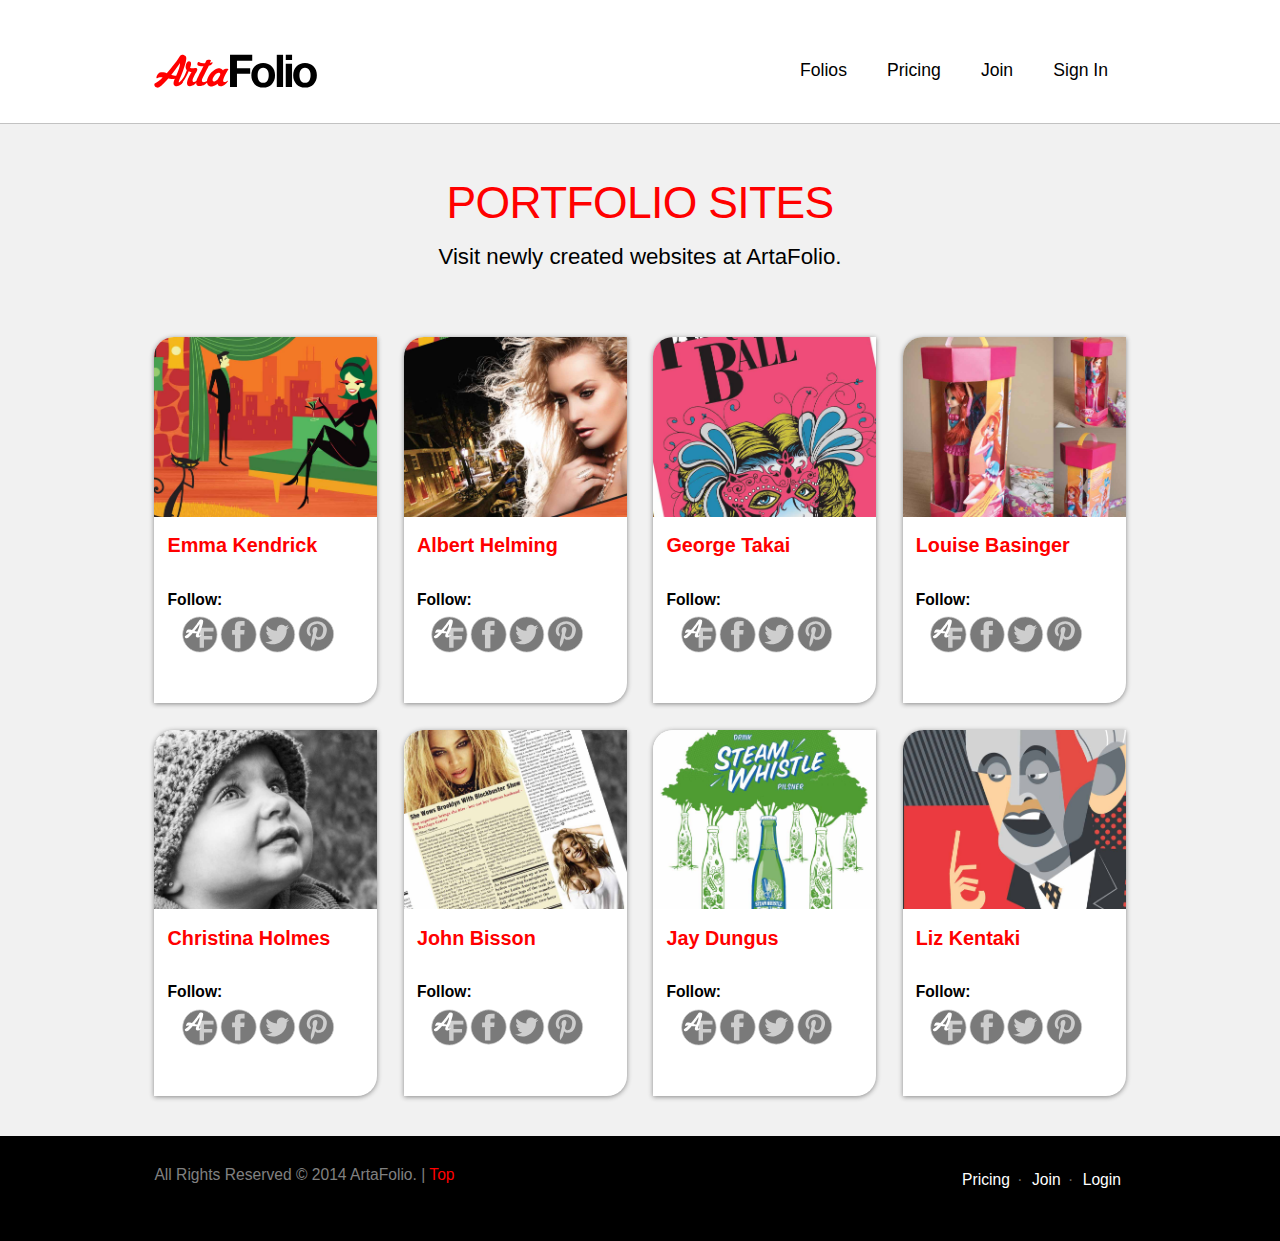
==== commit 000c333d: "Link fix" ====
--- a/folios.html
+++ b/folios.html
@@ -52,7 +52,7 @@
                         <h4 class="mega gutter-1-2 pad-top-half"><a href="index.html">Emma Kendrick</a></h4>
                     </div>
                     <div class="grid unit">
-                        <h5 class="milli gutter-1-2 push-0 grey">Follow:</h5>
+                        <h5 class="milli gutter-1-2 push-0">Follow:</h5>
                         <div class="grid social-network">
                             <ul class="gutter">
                                 <li><a href="index.html"><img class="img-size" src="images/af.svg" alt="ArtaFolio"></a></li>
@@ -74,7 +74,7 @@
                         <h4 class="mega gutter-1-2 pad-top-half"><a href="index.html">Albert Helming</a></h4>
                     </div>
                     <div class="grid unit">
-                        <h5 class="milli gutter-1-2 push-0 grey">Follow:</h5>
+                        <h5 class="milli gutter-1-2 push-0">Follow:</h5>
                         <div class="grid social-network">
                             <ul class="gutter">
                                 <li><a href="index.html"><img class="img-size" src="images/af.svg" alt="ArtaFolio"></a></li>
@@ -96,7 +96,7 @@
                         <h4 class="mega gutter-1-2 pad-top-half"><a href="index.html">George Takai</a></h4>
                     </div>
                     <div class="grid unit">
-                        <h5 class="milli gutter-1-2 push-0 grey">Follow:</h5>
+                        <h5 class="milli gutter-1-2 push-0">Follow:</h5>
                         <div class="grid social-network">
                             <ul class="gutter">
                                 <li><a href="index.html"><img class="img-size" src="images/af.svg" alt="ArtaFolio"></a></li>
@@ -118,7 +118,7 @@
                         <h4 class="mega gutter-1-2 pad-top-half"><a href="index.html">Louise Basinger</a></h4>
                     </div>
                     <div class="grid unit">
-                        <h5 class="milli gutter-1-2 push-0 grey">Follow:</h5>
+                        <h5 class="milli gutter-1-2 push-0">Follow:</h5>
                         <div class="grid social-network">
                             <ul class="gutter">
                                 <li><a href="index.html"><img class="img-size" src="images/af.svg" alt="ArtaFolio"></a></li>
@@ -140,7 +140,7 @@
                         <h4 class="mega gutter-1-2 pad-top-half"><a href="index.html">Christina Holmes</a></h4>
                     </div>
                     <div class="grid unit">
-                        <h5 class="milli gutter-1-2 push-0 grey">Follow:</h5>
+                        <h5 class="milli gutter-1-2 push-0">Follow:</h5>
                         <div class="grid social-network">
                             <ul class="gutter">
                                 <li><a href="index.html"><img class="img-size" src="images/af.svg" alt="ArtaFolio"></a></li>
@@ -162,7 +162,7 @@
                         <h4 class="mega gutter-1-2 pad-top-half"><a href="index.html">John Bisson</a></h4>
                     </div>
                     <div class="grid unit">
-                        <h5 class="milli gutter-1-2 push-0 grey">Follow:</h5>
+                        <h5 class="milli gutter-1-2 push-0">Follow:</h5>
                         <div class="grid social-network">
                             <ul class="gutter">
                                 <li><a href="index.html"><img class="img-size" src="images/af.svg" alt="ArtaFolio"></a></li>
@@ -184,7 +184,7 @@
                         <h4 class="mega gutter-1-2 pad-top-half"><a href="index.html">Jay Dungus</a></h4>
                     </div>
                     <div class="grid unit">
-                        <h5 class="milli gutter-1-2 push-0 grey">Follow:</h5>
+                        <h5 class="milli gutter-1-2 push-0">Follow:</h5>
                         <div class="grid social-network">
                             <ul class="gutter">
                                 <li><a href="index.html"><img class="img-size" src="images/af.svg" alt="ArtaFolio"></a></li>
@@ -206,7 +206,7 @@
                         <h4 class="mega gutter-1-2 pad-top-half"><a href="index.html">Liz Kentaki</a></h4>
                     </div>
                     <div class="grid unit">
-                        <h5 class="milli gutter-1-2 push-0 grey">Follow:</h5>
+                        <h5 class="milli gutter-1-2 push-0">Follow:</h5>
                         <div class="grid social-network">
                             <ul class="gutter">
                                 <li><a href="index.html"><img class="img-size" src="images/af.svg" alt="ArtaFolio"></a></li>
@@ -225,7 +225,7 @@
     
 <footer class="footer pad-bottom pad-top">
     <div role="contentinfo" class="wrapper-footer">
-        <p class="copyright gutter milli">All Rights Reserved © 2014 ArtaFolio. | <a href="">Top</a></p>
+        <p class="copyright gutter milli">All Rights Reserved © 2014 ArtaFolio. | <a href="#top">Top</a></p>
         <nav>
             <ul class="nav nav-footer gutter">
                 <li class="milli"><a href="pricing.html">Pricing</a></li>
--- a/css/main.css
+++ b/css/main.css
@@ -206,7 +206,7 @@
 
 h2 {
     text-transform: uppercase;
-    font-weight: 700;
+    font-weight: 500;
 }
 
 .af-description {
@@ -293,14 +293,6 @@
     color: red;
 }
 
-p {
-    color: grey;
-}
-   
-.grey {
-    color: grey;
-}
-
 .black {
     color: #000;
 }
@@ -324,7 +316,6 @@
 }
 
 li {
-    color: grey;
     padding-bottom: .5em;
 }
 
@@ -442,7 +433,6 @@
     display: block;
     text-align: center;
     height: 100%;
-    color: grey;
 }
 
 .price-list li:hover {
@@ -522,8 +512,9 @@
     }
     
     .copyright {
-    text-align: center;
-  }
+        text-align: center;
+        color: grey;
+    }
 
   .hidden {
     display: inline;
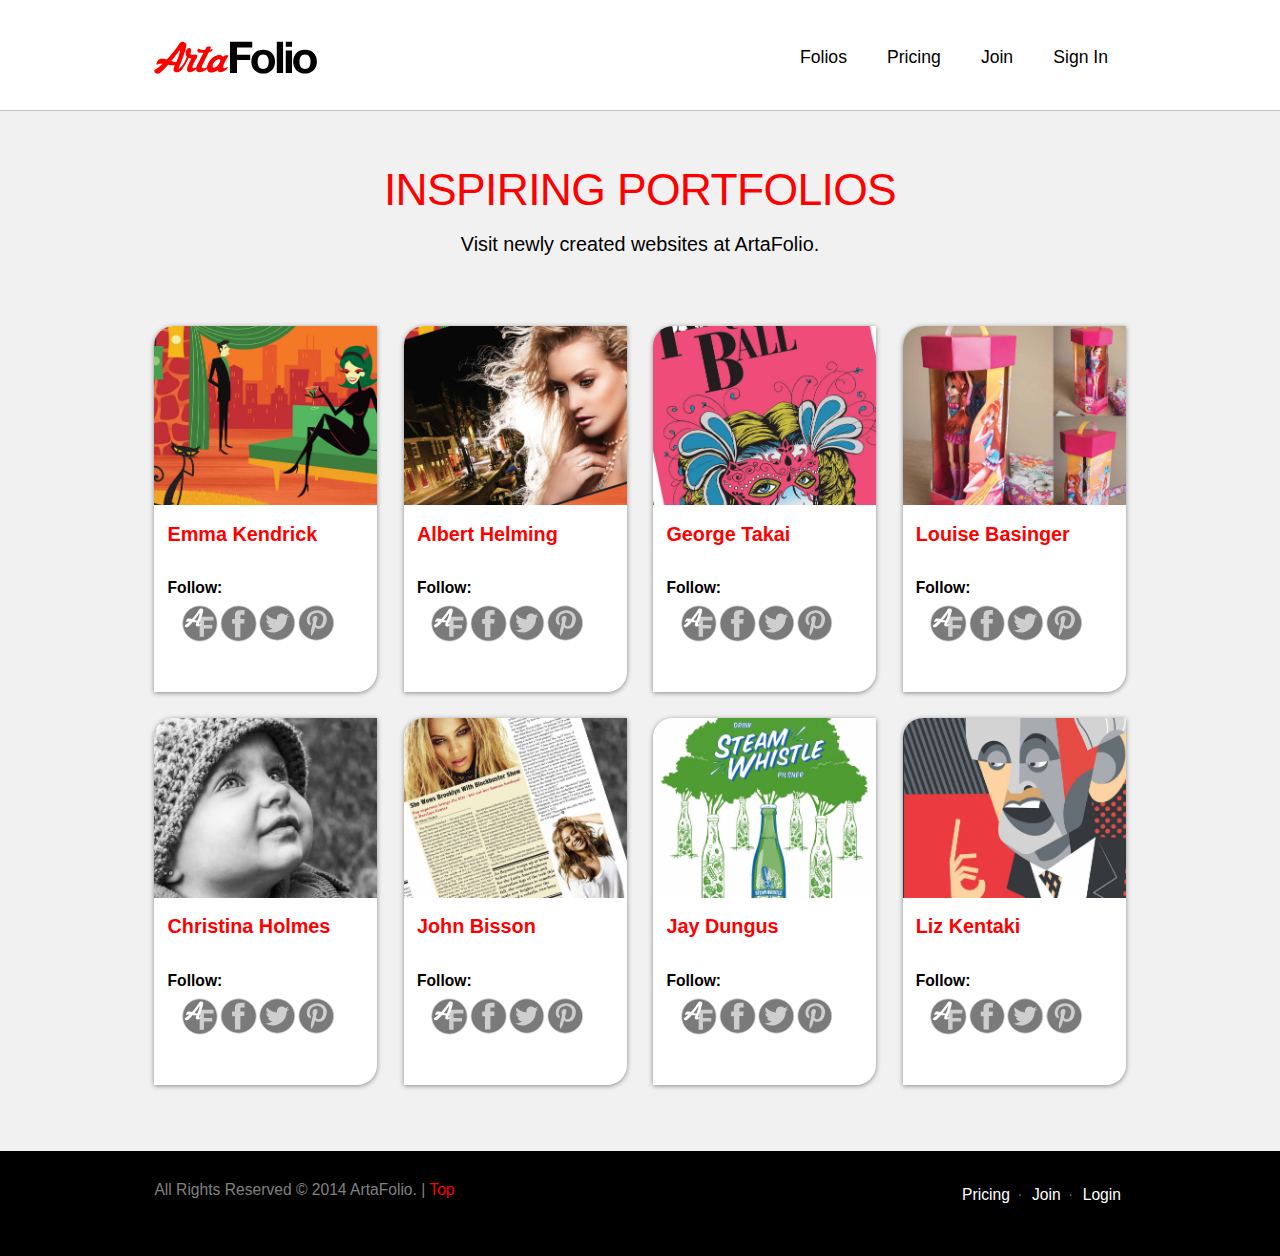
==== commit 2f90df69: "Spacing adjustment" ====
--- a/folios.html
+++ b/folios.html
@@ -18,7 +18,7 @@
 </ul>
     
 <header id="top" role="banner" class="gutter">
-    <div class="grid grid-middle masthead pad-bottom-half pad-top-half">
+    <div class="grid grid-middle masthead pad-bottom-half">
     <div class="unit unit-xs-1 unit-s-1 unit-m-1-2 unit-l-1-2 pad-t-1-2 pad-b-1-2 center-logo">
         <a href="index.html"><img src="images/af-logo-01.svg" class="logo push-0" alt="ArtaFolio Logo"></a>
     </div>
@@ -35,13 +35,13 @@
 
 <main role="main" id="main">
     <div class="bb-wrapper island">
-        <h2 class="red center zetta gutter pad-top push-0">portfolio sites</h2>
-                <p class="pad-top-half center p-center giga">Visit newly created websites at ArtaFolio.</p>
+        <h2 class="red center zetta gutter pad-top push-0">Inspiring Portfolios</h2>
+                <p class="pad-top-half center p-center mega">Visit newly created websites at ArtaFolio.</p>
     </div>    
     
     <div id="portfolios" class="portfolio-wrapper pad-bottom">
         
-    <div class="artblock-wrapper">
+    <div class="artblock-wrapper pad-bottom">
         <div class="grid gutter-1-2">
             <div class="island-1-2 unit unit-xs-1 unit-s-1-2 unit-m-1-3 unit-l-1-4">
                 <div class="artist-wrapper">
--- a/css/main.css
+++ b/css/main.css
@@ -319,6 +319,12 @@
     padding-bottom: .5em;
 }
 
+.half-size {
+    width: 50%;
+    display: block;
+    margin: 0 auto;
+}
+
 /* ------------ COLOURS CENTERED-ELEMENTS MISC ends ------------ */
 
 /* ------------ Buttons starts ------------ */
@@ -376,7 +382,7 @@
 
 input {
     border-radius: 10px;
-    border: 1px solid #c1c1c1;
+    border: 1px solid #000;
     padding: 1em;
     color: grey;
 }
@@ -426,19 +432,15 @@
 .price-list li {
     list-style-type: none;
     width: auto;
-    padding: 1.5em;
-    margin: 0;
-    background-color: #f9f8f8;
-    border-bottom: 1px solid #c1c1c1;
+    padding: .5em;
+    margin: 0;
+    background-color: #f1f1f1;
+    border-bottom: 1px solid #f1f1f1;
     display: block;
     text-align: center;
     height: 100%;
 }
 
-.price-list li:hover {
-    background-color: #f1f1f1;
-    transition: all 0.3s ease 0s;
-}
 
 .price-list ul {
     display: block;
@@ -498,6 +500,10 @@
     transition: all 0.3s ease 0s;
 }
 
+.wrapper-footer {
+    color: grey;
+}
+
 /* ------------ NAVIGATION footer ends ------------ */
 
 
@@ -513,7 +519,6 @@
     
     .copyright {
         text-align: center;
-        color: grey;
     }
 
   .hidden {
@@ -564,12 +569,7 @@
     .pr {
         width: 80%;
     }
-    
-    .half-size {
-        width: 50%;
-    }
-
-    
+        
 }
 
 @media only screen and (min-width: 50em) {
@@ -633,6 +633,7 @@
     .original {
         width: 100%;
     }
+    
 }
 
 @media only screen and (min-width: 70em) {
--- a/css/typography.css
+++ b/css/typography.css
@@ -34,7 +34,7 @@
 
 h3, .tera {
   font-size: 1.4238rem;
-  line-height: 1.0535;
+  line-height: 1.2835;
 }
 
 h4, .giga {
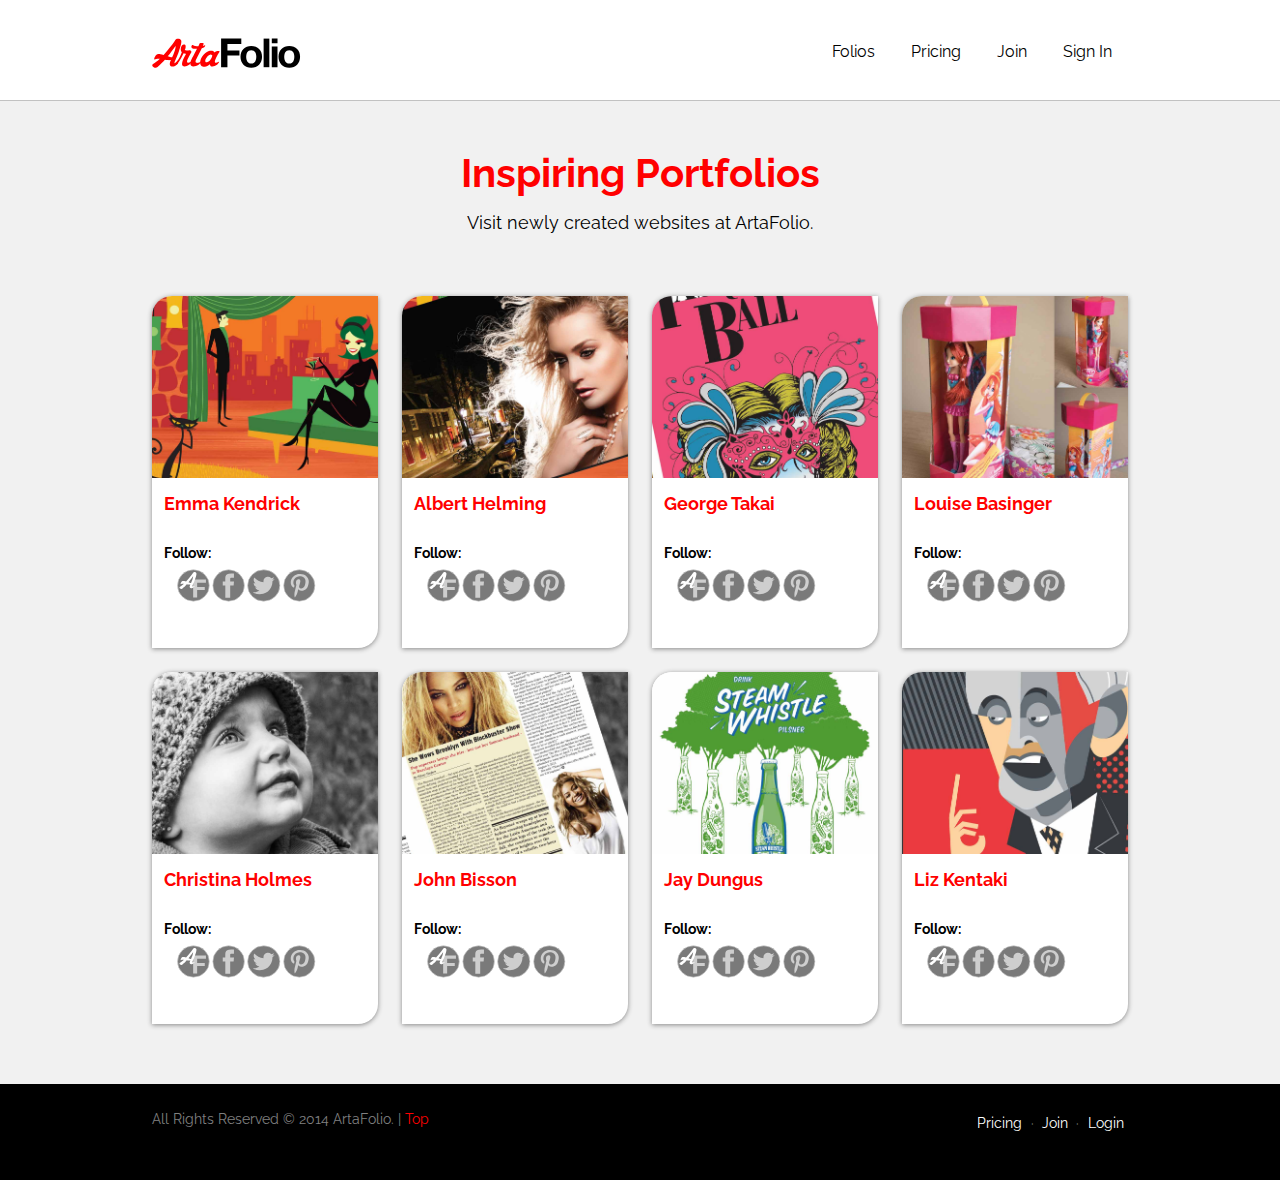
==== commit aa5455de: "Code clean up" ====
--- a/folios.html
+++ b/folios.html
@@ -2,7 +2,7 @@
 <html lang="en-ca">
 <head>
     <meta charset="utf-8">
-    <title>ArtaFolio</title>
+    <title>ArtaFolio - Folios</title>
     <link href="css/main.css" rel="stylesheet">
     <link href="css/grid.css" rel="stylesheet">
     <link href="css/typography.css" rel="stylesheet">
@@ -19,207 +19,206 @@
     
 <header id="top" role="banner" class="gutter">
     <div class="grid grid-middle masthead pad-bottom-half">
-    <div class="unit unit-xs-1 unit-s-1 unit-m-1-2 unit-l-1-2 pad-t-1-2 pad-b-1-2 center-logo">
-        <a href="index.html"><img src="images/af-logo-01.svg" class="logo push-0" alt="ArtaFolio Logo"></a>
+        <div class="unit unit-xs-1 unit-s-1 unit-m-1-2 unit-l-1-2 pad-t-1-2 pad-b-1-2 center-logo">
+            <a href="index.html"><img src="images/af-logo-01.svg" class="logo push-0" alt="ArtaFolio Logo"></a>
+        </div>
+        <nav id="navigation" role="navigation" class="unit unit-xs-1 unit-s-1 unit-m-1-2 unit-l-1-2 float-right center">
+            <ul class="nav push-0">
+                <li><a class="island-1-2" href="folios.html">Folios</a></li>
+                <li><a class="island-1-2" href="pricing.html">Pricing</a></li>
+                <li><a class="island-1-2" href="signup.html">Join</a></li>
+                <li><a class="island-1-2" href="login.html">Sign In</a></li>
+            </ul>
+        </nav>
     </div>
-    <nav id="navigation" role="navigation" class="unit unit-xs-1 unit-s-1 unit-m-1-2 unit-l-1-2 float-right center">
-        <ul class="nav push-0">
-            <li><a class="island-1-2" href="folios.html">Folios</a></li>
-            <li><a class="island-1-2" href="pricing.html">Pricing</a></li>
-            <li><a class="island-1-2" href="signup.html">Join</a></li>
-            <li><a class="island-1-2" href="login.html">Sign In</a></li>
-        </ul>
-    </nav>
-        </div>
 </header>
 
 <main role="main" id="main">
     <div class="bb-wrapper island">
-        <h2 class="red center zetta gutter pad-top push-0">Inspiring Portfolios</h2>
-                <p class="pad-top-half center p-center mega">Visit newly created websites at ArtaFolio.</p>
+        <h1 class="red center zetta gutter pad-top push-0">Inspiring Portfolios</h1>
+        <p class="pad-top-half center p-center mega">Visit newly created websites at ArtaFolio.</p>
     </div>    
     
     <div id="portfolios" class="portfolio-wrapper pad-bottom">
-        
-    <div class="artblock-wrapper pad-bottom">
-        <div class="grid gutter-1-2">
-            <div class="island-1-2 unit unit-xs-1 unit-s-1-2 unit-m-1-3 unit-l-1-4">
-                <div class="artist-wrapper">
-                    <div>
-                        <a href="index.html"><img class="img img-wrap" src="images/artist1.jpg" alt="Artist's Portfolio"></a>
-                    </div>
-                    <div>
-                        <h4 class="mega gutter-1-2 pad-top-half"><a href="index.html">Emma Kendrick</a></h4>
-                    </div>
-                    <div class="grid unit">
-                        <h5 class="milli gutter-1-2 push-0">Follow:</h5>
-                        <div class="grid social-network">
-                            <ul class="gutter">
-                                <li><a href="index.html"><img class="img-size" src="images/af.svg" alt="ArtaFolio"></a></li>
-                            <li><a href="http://www.facebook.com"><img class="img-size" src="images/a-facebook.svg" alt="Facebook"></a></li>
-                                <li><a href="http://www.twitter.com"><img class="img-size" src="images/a-twitter.svg" alt="Twitter"></a></li>
-                                <li><a href="http://www.pinterest.com"><img class="img-size" src="images/a-pinterest.svg" alt="Pinterest"></a></li>
-                            </ul>
-                        </div>
-                    </div>
-                </div>
-            </div>
-            
-            <div class="island-1-2 unit unit-xs-1 unit-s-1-2 unit-m-1-3 unit-l-1-4">
-                <div class="artist-wrapper">
-                    <div>
-                        <a href="index.html"><img class="img img-wrap" src="images/artist2.jpg" alt="Artist's Portfolio"></a>
-                    </div>
-                    <div>
-                        <h4 class="mega gutter-1-2 pad-top-half"><a href="index.html">Albert Helming</a></h4>
-                    </div>
-                    <div class="grid unit">
-                        <h5 class="milli gutter-1-2 push-0">Follow:</h5>
-                        <div class="grid social-network">
-                            <ul class="gutter">
-                                <li><a href="index.html"><img class="img-size" src="images/af.svg" alt="ArtaFolio"></a></li>
-                            <li><a href="http://www.facebook.com"><img class="img-size" src="images/a-facebook.svg" alt="Facebook"></a></li>
-                                <li><a href="http://www.twitter.com"><img class="img-size" src="images/a-twitter.svg" alt="Twitter"></a></li>
-                                <li><a href="http://www.pinterest.com"><img class="img-size" src="images/a-pinterest.svg" alt="Pinterest"></a></li>
-                            </ul>
-                        </div>
-                    </div>
-                </div>
-            </div>
-            
-            <div class="island-1-2 unit unit-xs-1 unit-s-1-2 unit-m-1-3 unit-l-1-4">
-                <div class="artist-wrapper">
-                    <div>
-                        <a href="index.html"><img class="img img-wrap" src="images/artist3.jpg" alt="Artist's Portfolio"></a>
-                    </div>
-                    <div>
-                        <h4 class="mega gutter-1-2 pad-top-half"><a href="index.html">George Takai</a></h4>
-                    </div>
-                    <div class="grid unit">
-                        <h5 class="milli gutter-1-2 push-0">Follow:</h5>
-                        <div class="grid social-network">
-                            <ul class="gutter">
-                                <li><a href="index.html"><img class="img-size" src="images/af.svg" alt="ArtaFolio"></a></li>
-                            <li><a href="http://www.facebook.com"><img class="img-size" src="images/a-facebook.svg" alt="Facebook"></a></li>
-                                <li><a href="http://www.twitter.com"><img class="img-size" src="images/a-twitter.svg" alt="Twitter"></a></li>
-                                <li><a href="http://www.pinterest.com"><img class="img-size" src="images/a-pinterest.svg" alt="Pinterest"></a></li>
-                            </ul>
-                        </div>
-                    </div>
-                </div>
-            </div>
-            
-            <div class="island-1-2 unit unit-xs-1 unit-s-1-2 unit-m-1-3 unit-l-1-4">
-                <div class="artist-wrapper">
-                    <div>
-                        <a href="index.html"><img class="img img-wrap" src="images/artist4.jpg" alt="Artist's Portfolio"></a>
-                    </div>
-                    <div>
-                        <h4 class="mega gutter-1-2 pad-top-half"><a href="index.html">Louise Basinger</a></h4>
-                    </div>
-                    <div class="grid unit">
-                        <h5 class="milli gutter-1-2 push-0">Follow:</h5>
-                        <div class="grid social-network">
-                            <ul class="gutter">
-                                <li><a href="index.html"><img class="img-size" src="images/af.svg" alt="ArtaFolio"></a></li>
-                            <li><a href="http://www.facebook.com"><img class="img-size" src="images/a-facebook.svg" alt="Facebook"></a></li>
-                                <li><a href="http://www.twitter.com"><img class="img-size" src="images/a-twitter.svg" alt="Twitter"></a></li>
-                                <li><a href="http://www.pinterest.com"><img class="img-size" src="images/a-pinterest.svg" alt="Pinterest"></a></li>
-                            </ul>
-                        </div>
-                    </div>
-                </div>
-            </div>
-            
-            <div class="island-1-2 unit unit-xs-1 unit-s-1-2 unit-m-1-3 unit-l-1-4">
-                <div class="artist-wrapper">
-                    <div>
-                        <a href="index.html"><img class="img img-wrap" src="images/artist5.jpg" alt="Artist's Portfolio"></a>
-                    </div>
-                    <div>
-                        <h4 class="mega gutter-1-2 pad-top-half"><a href="index.html">Christina Holmes</a></h4>
-                    </div>
-                    <div class="grid unit">
-                        <h5 class="milli gutter-1-2 push-0">Follow:</h5>
-                        <div class="grid social-network">
-                            <ul class="gutter">
-                                <li><a href="index.html"><img class="img-size" src="images/af.svg" alt="ArtaFolio"></a></li>
-                            <li><a href="http://www.facebook.com"><img class="img-size" src="images/a-facebook.svg" alt="Facebook"></a></li>
-                                <li><a href="http://www.twitter.com"><img class="img-size" src="images/a-twitter.svg" alt="Twitter"></a></li>
-                                <li><a href="http://www.pinterest.com"><img class="img-size" src="images/a-pinterest.svg" alt="Pinterest"></a></li>
-                            </ul>
-                        </div>
-                    </div>
-                </div>
-            </div>
-            
-            <div class="island-1-2 unit unit-xs-1 unit-s-1-2 unit-m-1-3 unit-l-1-4">
-                <div class="artist-wrapper">
-                    <div>
-                        <a href="index.html"><img class="img img-wrap" src="images/artist6.jpg" alt="Artist's Portfolio"></a>
-                    </div>
-                    <div>
-                        <h4 class="mega gutter-1-2 pad-top-half"><a href="index.html">John Bisson</a></h4>
-                    </div>
-                    <div class="grid unit">
-                        <h5 class="milli gutter-1-2 push-0">Follow:</h5>
-                        <div class="grid social-network">
-                            <ul class="gutter">
-                                <li><a href="index.html"><img class="img-size" src="images/af.svg" alt="ArtaFolio"></a></li>
-                            <li><a href="http://www.facebook.com"><img class="img-size" src="images/a-facebook.svg" alt="Facebook"></a></li>
-                                <li><a href="http://www.twitter.com"><img class="img-size" src="images/a-twitter.svg" alt="Twitter"></a></li>
-                                <li><a href="http://www.pinterest.com"><img class="img-size" src="images/a-pinterest.svg" alt="Pinterest"></a></li>
-                            </ul>
-                        </div>
-                    </div>
-                </div>
-            </div>
-            
-            <div class="island-1-2 unit unit-xs-1 unit-s-1-2 unit-m-1-3 unit-l-1-4">
-                <div class="artist-wrapper">
-                    <div>
-                        <a href="index.html"><img class="img img-wrap" src="images/artist7.jpg" alt="Artist's Portfolio"></a>
-                    </div>
-                    <div>
-                        <h4 class="mega gutter-1-2 pad-top-half"><a href="index.html">Jay Dungus</a></h4>
-                    </div>
-                    <div class="grid unit">
-                        <h5 class="milli gutter-1-2 push-0">Follow:</h5>
-                        <div class="grid social-network">
-                            <ul class="gutter">
-                                <li><a href="index.html"><img class="img-size" src="images/af.svg" alt="ArtaFolio"></a></li>
-                            <li><a href="http://www.facebook.com"><img class="img-size" src="images/a-facebook.svg" alt="Facebook"></a></li>
-                                <li><a href="http://www.twitter.com"><img class="img-size" src="images/a-twitter.svg" alt="Twitter"></a></li>
-                                <li><a href="http://www.pinterest.com"><img class="img-size" src="images/a-pinterest.svg" alt="Pinterest"></a></li>
-                            </ul>
-                        </div>
-                    </div>
-                </div>
-            </div>
-            
-            <div class="island-1-2 unit unit-xs-1 unit-s-1-2 unit-m-1-3 unit-l-1-4">
-                <div class="artist-wrapper">
-                    <div>
-                        <a href="index.html"><img class="img img-wrap" src="images/artist8.jpg" alt="Artist's Portfolio"></a>
-                    </div>
-                    <div>
-                        <h4 class="mega gutter-1-2 pad-top-half"><a href="index.html">Liz Kentaki</a></h4>
-                    </div>
-                    <div class="grid unit">
-                        <h5 class="milli gutter-1-2 push-0">Follow:</h5>
-                        <div class="grid social-network">
-                            <ul class="gutter">
-                                <li><a href="index.html"><img class="img-size" src="images/af.svg" alt="ArtaFolio"></a></li>
-                            <li><a href="http://www.facebook.com"><img class="img-size" src="images/a-facebook.svg" alt="Facebook"></a></li>
-                                <li><a href="http://www.twitter.com"><img class="img-size" src="images/a-twitter.svg" alt="Twitter"></a></li>
-                                <li><a href="http://www.pinterest.com"><img class="img-size" src="images/a-pinterest.svg" alt="Pinterest"></a></li>
-                            </ul>
+        <div class="artblock-wrapper pad-bottom">
+            <div class="grid gutter-1-2">
+                <div class="island-1-2 unit unit-xs-1 unit-s-1-2 unit-m-1-3 unit-l-1-4">
+                    <div class="artist-wrapper">
+                        <div>
+                            <a href="index.html"><img class="img img-wrap" src="images/artist1.jpg" alt="Artist's Portfolio"></a>
+                        </div>
+                        <div>
+                            <h4 class="mega gutter-1-2 pad-top-half"><a href="index.html">Emma Kendrick</a></h4>
+                        </div>
+                        <div class="grid unit">
+                            <h5 class="milli gutter-1-2 push-0">Follow:</h5>
+                            <div class="grid social-network">
+                                <ul class="gutter">
+                                    <li><a href="index.html"><img class="img-size" src="images/af.svg" alt="ArtaFolio"></a></li>
+                                    <li><a href="http://www.facebook.com"><img class="img-size" src="images/a-facebook.svg" alt="Facebook"></a></li>
+                                    <li><a href="http://www.twitter.com"><img class="img-size" src="images/a-twitter.svg" alt="Twitter"></a></li>
+                                    <li><a href="http://www.pinterest.com"><img class="img-size" src="images/a-pinterest.svg" alt="Pinterest"></a></li>
+                                </ul>
+                            </div>
+                        </div>
+                    </div>
+                </div>
+
+                <div class="island-1-2 unit unit-xs-1 unit-s-1-2 unit-m-1-3 unit-l-1-4">
+                    <div class="artist-wrapper">
+                        <div>
+                            <a href="index.html"><img class="img img-wrap" src="images/artist2.jpg" alt="Artist's Portfolio"></a>
+                        </div>
+                        <div>
+                            <h4 class="mega gutter-1-2 pad-top-half"><a href="index.html">Albert Helming</a></h4>
+                        </div>
+                        <div class="grid unit">
+                            <h5 class="milli gutter-1-2 push-0">Follow:</h5>
+                            <div class="grid social-network">
+                                <ul class="gutter">
+                                    <li><a href="index.html"><img class="img-size" src="images/af.svg" alt="ArtaFolio"></a></li>
+                                    <li><a href="http://www.facebook.com"><img class="img-size" src="images/a-facebook.svg" alt="Facebook"></a></li>
+                                    <li><a href="http://www.twitter.com"><img class="img-size" src="images/a-twitter.svg" alt="Twitter"></a></li>
+                                    <li><a href="http://www.pinterest.com"><img class="img-size" src="images/a-pinterest.svg" alt="Pinterest"></a></li>
+                                </ul>
+                            </div>
+                        </div>
+                    </div>
+                </div>
+
+                <div class="island-1-2 unit unit-xs-1 unit-s-1-2 unit-m-1-3 unit-l-1-4">
+                    <div class="artist-wrapper">
+                        <div>
+                            <a href="index.html"><img class="img img-wrap" src="images/artist3.jpg" alt="Artist's Portfolio"></a>
+                        </div>
+                        <div>
+                            <h4 class="mega gutter-1-2 pad-top-half"><a href="index.html">George Takai</a></h4>
+                        </div>
+                        <div class="grid unit">
+                            <h5 class="milli gutter-1-2 push-0">Follow:</h5>
+                            <div class="grid social-network">
+                                <ul class="gutter">
+                                    <li><a href="index.html"><img class="img-size" src="images/af.svg" alt="ArtaFolio"></a></li>
+                                    <li><a href="http://www.facebook.com"><img class="img-size" src="images/a-facebook.svg" alt="Facebook"></a></li>
+                                    <li><a href="http://www.twitter.com"><img class="img-size" src="images/a-twitter.svg" alt="Twitter"></a></li>
+                                    <li><a href="http://www.pinterest.com"><img class="img-size" src="images/a-pinterest.svg" alt="Pinterest"></a></li>
+                                </ul>
+                            </div>
+                        </div>
+                    </div>
+                </div>
+
+                <div class="island-1-2 unit unit-xs-1 unit-s-1-2 unit-m-1-3 unit-l-1-4">
+                    <div class="artist-wrapper">
+                        <div>
+                            <a href="index.html"><img class="img img-wrap" src="images/artist4.jpg" alt="Artist's Portfolio"></a>
+                        </div>
+                        <div>
+                            <h4 class="mega gutter-1-2 pad-top-half"><a href="index.html">Louise Basinger</a></h4>
+                        </div>
+                        <div class="grid unit">
+                            <h5 class="milli gutter-1-2 push-0">Follow:</h5>
+                            <div class="grid social-network">
+                                <ul class="gutter">
+                                    <li><a href="index.html"><img class="img-size" src="images/af.svg" alt="ArtaFolio"></a></li>
+                                    <li><a href="http://www.facebook.com"><img class="img-size" src="images/a-facebook.svg" alt="Facebook"></a></li>
+                                    <li><a href="http://www.twitter.com"><img class="img-size" src="images/a-twitter.svg" alt="Twitter"></a></li>
+                                    <li><a href="http://www.pinterest.com"><img class="img-size" src="images/a-pinterest.svg" alt="Pinterest"></a></li>
+                                </ul>
+                            </div>
+                        </div>
+                    </div>
+                </div>
+
+                <div class="island-1-2 unit unit-xs-1 unit-s-1-2 unit-m-1-3 unit-l-1-4">
+                    <div class="artist-wrapper">
+                        <div>
+                            <a href="index.html"><img class="img img-wrap" src="images/artist5.jpg" alt="Artist's Portfolio"></a>
+                        </div>
+                        <div>
+                            <h4 class="mega gutter-1-2 pad-top-half"><a href="index.html">Christina Holmes</a></h4>
+                        </div>
+                        <div class="grid unit">
+                            <h5 class="milli gutter-1-2 push-0">Follow:</h5>
+                            <div class="grid social-network">
+                                <ul class="gutter">
+                                    <li><a href="index.html"><img class="img-size" src="images/af.svg" alt="ArtaFolio"></a></li>
+                                    <li><a href="http://www.facebook.com"><img class="img-size" src="images/a-facebook.svg" alt="Facebook"></a></li>
+                                    <li><a href="http://www.twitter.com"><img class="img-size" src="images/a-twitter.svg" alt="Twitter"></a></li>
+                                    <li><a href="http://www.pinterest.com"><img class="img-size" src="images/a-pinterest.svg" alt="Pinterest"></a></li>
+                                </ul>
+                            </div>
+                        </div>
+                    </div>
+                </div>
+
+                <div class="island-1-2 unit unit-xs-1 unit-s-1-2 unit-m-1-3 unit-l-1-4">
+                    <div class="artist-wrapper">
+                        <div>
+                            <a href="index.html"><img class="img img-wrap" src="images/artist6.jpg" alt="Artist's Portfolio"></a>
+                        </div>
+                        <div>
+                            <h4 class="mega gutter-1-2 pad-top-half"><a href="index.html">John Bisson</a></h4>
+                        </div>
+                        <div class="grid unit">
+                            <h5 class="milli gutter-1-2 push-0">Follow:</h5>
+                            <div class="grid social-network">
+                                <ul class="gutter">
+                                    <li><a href="index.html"><img class="img-size" src="images/af.svg" alt="ArtaFolio"></a></li>
+                                    <li><a href="http://www.facebook.com"><img class="img-size" src="images/a-facebook.svg" alt="Facebook"></a></li>
+                                    <li><a href="http://www.twitter.com"><img class="img-size" src="images/a-twitter.svg" alt="Twitter"></a></li>
+                                    <li><a href="http://www.pinterest.com"><img class="img-size" src="images/a-pinterest.svg" alt="Pinterest"></a></li>
+                                </ul>
+                            </div>
+                        </div>
+                    </div>
+                </div>
+
+                <div class="island-1-2 unit unit-xs-1 unit-s-1-2 unit-m-1-3 unit-l-1-4">
+                    <div class="artist-wrapper">
+                        <div>
+                            <a href="index.html"><img class="img img-wrap" src="images/artist7.jpg" alt="Artist's Portfolio"></a>
+                        </div>
+                        <div>
+                            <h4 class="mega gutter-1-2 pad-top-half"><a href="index.html">Jay Dungus</a></h4>
+                        </div>
+                        <div class="grid unit">
+                            <h5 class="milli gutter-1-2 push-0">Follow:</h5>
+                            <div class="grid social-network">
+                                <ul class="gutter">
+                                    <li><a href="index.html"><img class="img-size" src="images/af.svg" alt="ArtaFolio"></a></li>
+                                    <li><a href="http://www.facebook.com"><img class="img-size" src="images/a-facebook.svg" alt="Facebook"></a></li>
+                                    <li><a href="http://www.twitter.com"><img class="img-size" src="images/a-twitter.svg" alt="Twitter"></a></li>
+                                    <li><a href="http://www.pinterest.com"><img class="img-size" src="images/a-pinterest.svg" alt="Pinterest"></a></li>
+                                </ul>
+                            </div>
+                        </div>
+                    </div>
+                </div>
+
+                <div class="island-1-2 unit unit-xs-1 unit-s-1-2 unit-m-1-3 unit-l-1-4">
+                    <div class="artist-wrapper">
+                        <div>
+                            <a href="index.html"><img class="img img-wrap" src="images/artist8.jpg" alt="Artist's Portfolio"></a>
+                        </div>
+                        <div>
+                            <h4 class="mega gutter-1-2 pad-top-half"><a href="index.html">Liz Kentaki</a></h4>
+                        </div>
+                        <div class="grid unit">
+                            <h5 class="milli gutter-1-2 push-0">Follow:</h5>
+                            <div class="grid social-network">
+                                <ul class="gutter">
+                                    <li><a href="index.html"><img class="img-size" src="images/af.svg" alt="ArtaFolio"></a></li>
+                                    <li><a href="http://www.facebook.com"><img class="img-size" src="images/a-facebook.svg" alt="Facebook"></a></li>
+                                    <li><a href="http://www.twitter.com"><img class="img-size" src="images/a-twitter.svg" alt="Twitter"></a></li>
+                                    <li><a href="http://www.pinterest.com"><img class="img-size" src="images/a-pinterest.svg" alt="Pinterest"></a></li>
+                                </ul>
+                            </div>
                         </div>
                     </div>
                 </div>
             </div>
         </div>
-    </div>
     </div>
 </main>    
     
--- a/css/main.css
+++ b/css/main.css
@@ -5,16 +5,16 @@
 @viewport { width: device-width; scale: 1; }
 
 html {
-  margin: 0;
-  padding: 0;
-    
-  box-sizing: border-box;
-
-  font: normal 100%/1.5 sans-serif;
-  -moz-text-size-adjust: 100%;
-  -ms-text-size-adjust: 100%;
-  -webkit-text-size-adjust: 100%;
-  text-size-adjust: 100%;
+    margin: 0;
+    padding: 0;
+
+    box-sizing: border-box;
+
+    font: normal 100%/1.5 sans-serif;
+    -moz-text-size-adjust: 100%;
+    -ms-text-size-adjust: 100%;
+    -webkit-text-size-adjust: 100%;
+    text-size-adjust: 100%;
 }
 
 @media only screen and (min-width: 70em) {
@@ -37,7 +37,8 @@
     
     html {
         font-size: 130%;
-    }  
+    }
+    
 }
 
 *, *:before, *:after {
@@ -60,13 +61,13 @@
     text-decoration: none;
 }
 
+a:focus {
+    outline: 2px solid #c1c1c1;
+}
+
 a:hover,
 a:active {
     outline: none;
-}
-
-a:focus {
-    outline: 2px solid #c1c1c1;
 }
 
 .skip-links {
@@ -196,7 +197,7 @@
     text-align: center;
 }
 
-h1 {
+.h1 {
     color: #fff;
     text-align: center;
     text-transform: uppercase;
@@ -520,30 +521,30 @@
     .copyright {
         text-align: center;
     }
-
-  .hidden {
-    display: inline;
-  }
-    
-  .nav-footer a,
-  .nav-footer a:link,
-  .nav-footer a:visited {
-    display: inline-block;
-    padding: .3em;
-  }
-
-  .nav-footer li::after {
-    content: "·";
-    display: inline-block;
-    width: 0.5em;
-
-    color: #666;
-    text-align: right;
-  }
-
-  .nav-footer li:last-child::after {
-    content: none;
-  }
+    
+    .hidden {
+        display: inline;
+    }
+    
+    .nav-footer a,
+    .nav-footer a:link,
+    .nav-footer a:visited {
+        display: inline-block;
+        padding: .3em;
+    }
+
+    .nav-footer li::after {
+        content: "·";
+        display: inline-block;
+        width: 0.5em;
+
+        color: #666;
+        text-align: right;
+    }
+
+    .nav-footer li:last-child::after {
+        content: none;
+    }
     
     .af-description, .p-center {
         width: 80%;
--- a/css/typography.css
+++ b/css/typography.css
@@ -1,5 +1,5 @@
 html {
-  font: normal 100%/1.5 'Raleway' Sans-serif;
+  font: normal 100%/1.5 'Raleway', sans-serif;
 }
 
 h2, h3, h4, h5, h6,
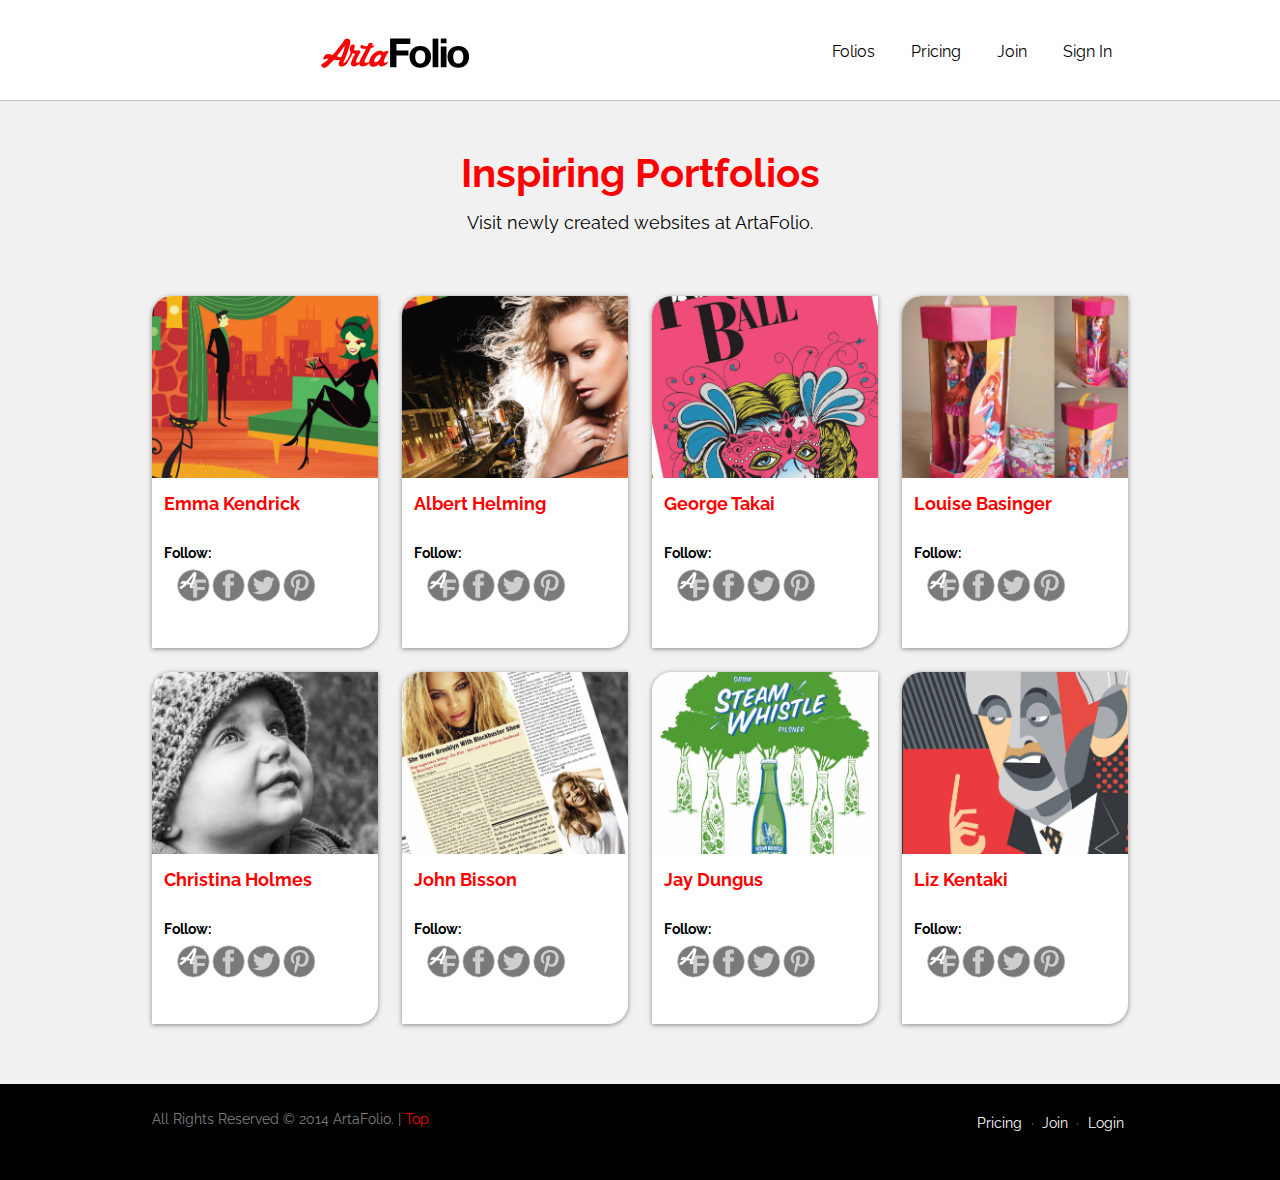
==== commit d479564e: "Code clean up" ====
--- a/folios.html
+++ b/folios.html
@@ -19,7 +19,7 @@
     
 <header id="top" role="banner" class="gutter">
     <div class="grid grid-middle masthead pad-bottom-half">
-        <div class="unit unit-xs-1 unit-s-1 unit-m-1-2 unit-l-1-2 pad-t-1-2 pad-b-1-2 center-logo">
+        <div class="unit unit-xs-1 unit-s-1 unit-m-1-2 unit-l-1-2 pad-t-1-2 pad-b-1-2 center">
             <a href="index.html"><img src="images/af-logo-01.svg" class="logo push-0" alt="ArtaFolio Logo"></a>
         </div>
         <nav id="navigation" role="navigation" class="unit unit-xs-1 unit-s-1 unit-m-1-2 unit-l-1-2 float-right center">
--- a/css/main.css
+++ b/css/main.css
@@ -99,16 +99,6 @@
 
 .img-wrap {
     border-radius: 20px 0px 0px 0px;
-}
-
-.title {
-    text-align: center;
-}
-   
-.intro {
-    background-color: #ecd2a1;
-    overflow: hidden;
-    text-align: center;
 }
 
 /* ------------ NAVIGATION starts ------------ */
@@ -193,10 +183,6 @@
     border-top: 1px solid #c2c2c2;
 }
 
-.center-logo {
-    text-align: center;
-}
-
 .h1 {
     color: #fff;
     text-align: center;
@@ -341,7 +327,7 @@
 
     background: red; 
     text-align: center; 
-    padding: 20px 30px 20px 30px; 
+    padding: 20px 40px 20px 40px; 
     color: #fff;  
     text-decoration: none;  
     line-height: 2em; 
@@ -573,7 +559,7 @@
         
 }
 
-@media only screen and (min-width: 50em) {
+@media only screen and (min-width: 51em) {
     
     .nav {
         text-align: center;
--- a/css/grid.css
+++ b/css/grid.css
@@ -164,7 +164,7 @@
 
 }
 
-@media only screen and (min-width: 50em) {
+@media only screen and (min-width: 51em) {
 
 .unit-m-hidden {
   display: none;
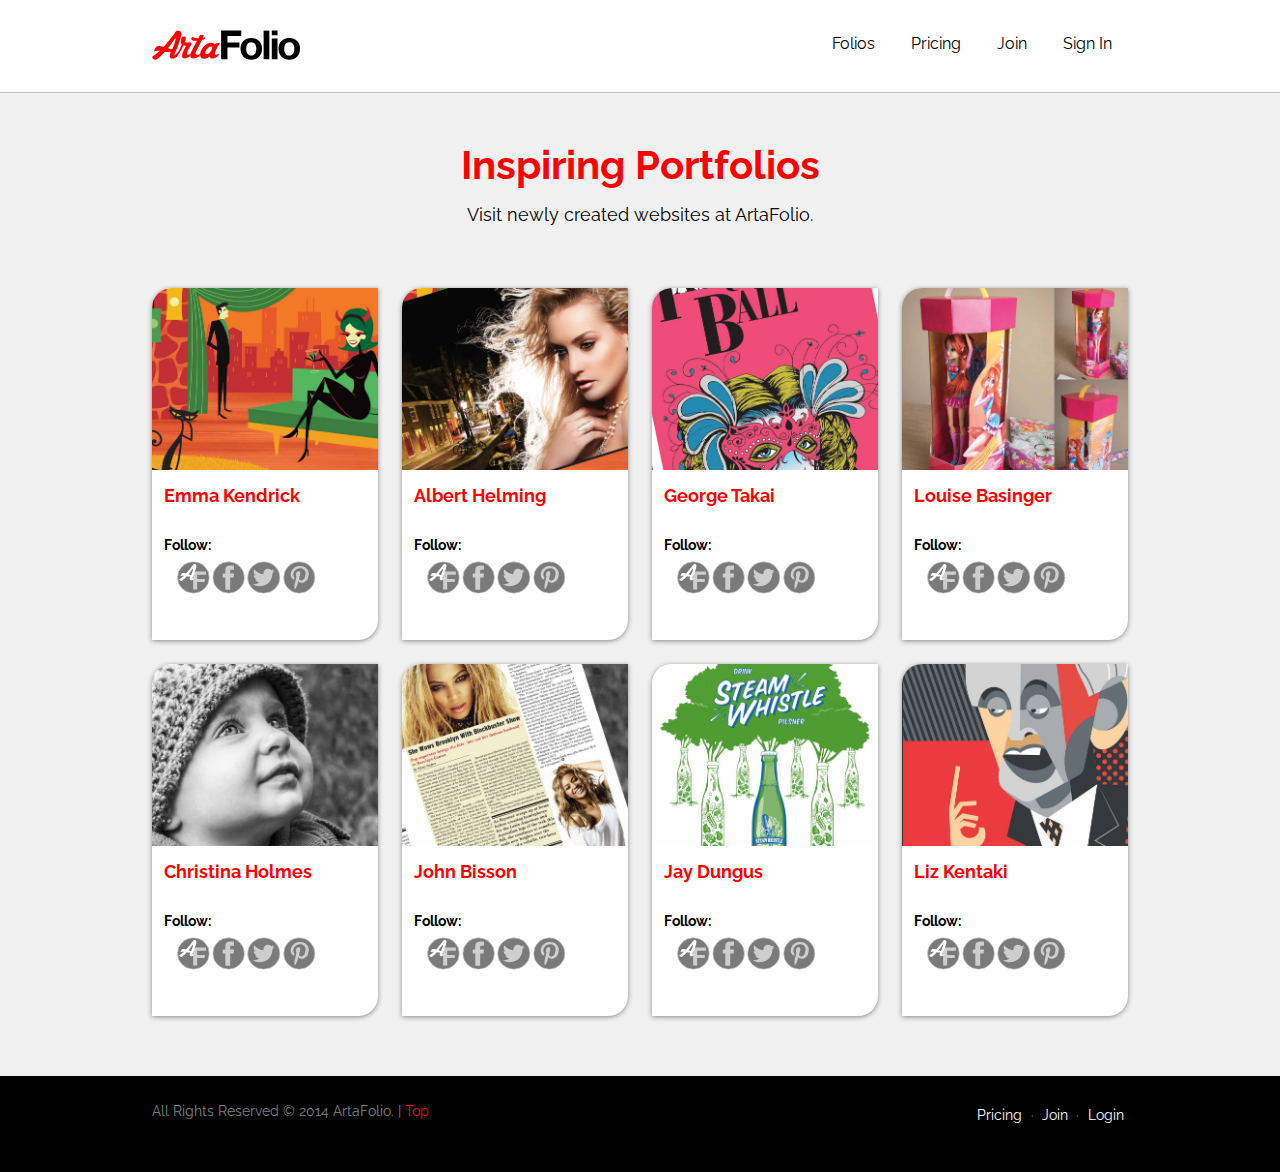
==== commit a197c3bc: "Nav bug fixes" ====
--- a/folios.html
+++ b/folios.html
@@ -13,13 +13,12 @@
     
 <ul class="skip-links">
     <li><a href="#main">Skip to the main content</a></li>
-    <li><a href="#portfolios">Skip to artist portfolios</a></li>
     <li><a href="#nav">Skip to navigation</a></li>
 </ul>
     
 <header id="top" role="banner" class="gutter">
     <div class="grid grid-middle masthead pad-bottom-half">
-        <div class="unit unit-xs-1 unit-s-1 unit-m-1-2 unit-l-1-2 pad-t-1-2 pad-b-1-2 center">
+        <div class="unit unit-xs-1 unit-s-1 unit-m-1-2 unit-l-1-2 pad-t-1-2 pad-b-1-2 center logo-left">
             <a href="index.html"><img src="images/af-logo-01.svg" class="logo push-0" alt="ArtaFolio Logo"></a>
         </div>
         <nav id="navigation" role="navigation" class="unit unit-xs-1 unit-s-1 unit-m-1-2 unit-l-1-2 float-right center">
@@ -39,7 +38,7 @@
         <p class="pad-top-half center p-center mega">Visit newly created websites at ArtaFolio.</p>
     </div>    
     
-    <div id="portfolios" class="portfolio-wrapper pad-bottom">
+    <div class="portfolio-wrapper pad-bottom">
         <div class="artblock-wrapper pad-bottom">
             <div class="grid gutter-1-2">
                 <div class="island-1-2 unit unit-xs-1 unit-s-1-2 unit-m-1-3 unit-l-1-4">
--- a/css/main.css
+++ b/css/main.css
@@ -192,7 +192,6 @@
 }
 
 h2 {
-    text-transform: uppercase;
     font-weight: 500;
 }
 
@@ -310,6 +309,11 @@
     width: 50%;
     display: block;
     margin: 0 auto;
+}
+
+.mar-pad-0 { 
+    margin: 0; 
+    padding: 0;
 }
 
 /* ------------ COLOURS CENTERED-ELEMENTS MISC ends ------------ */
@@ -579,7 +583,7 @@
         margin-right: auto;
     }
     
-    .center-logo {
+    .logo-left {
         text-align: left;
     }
     
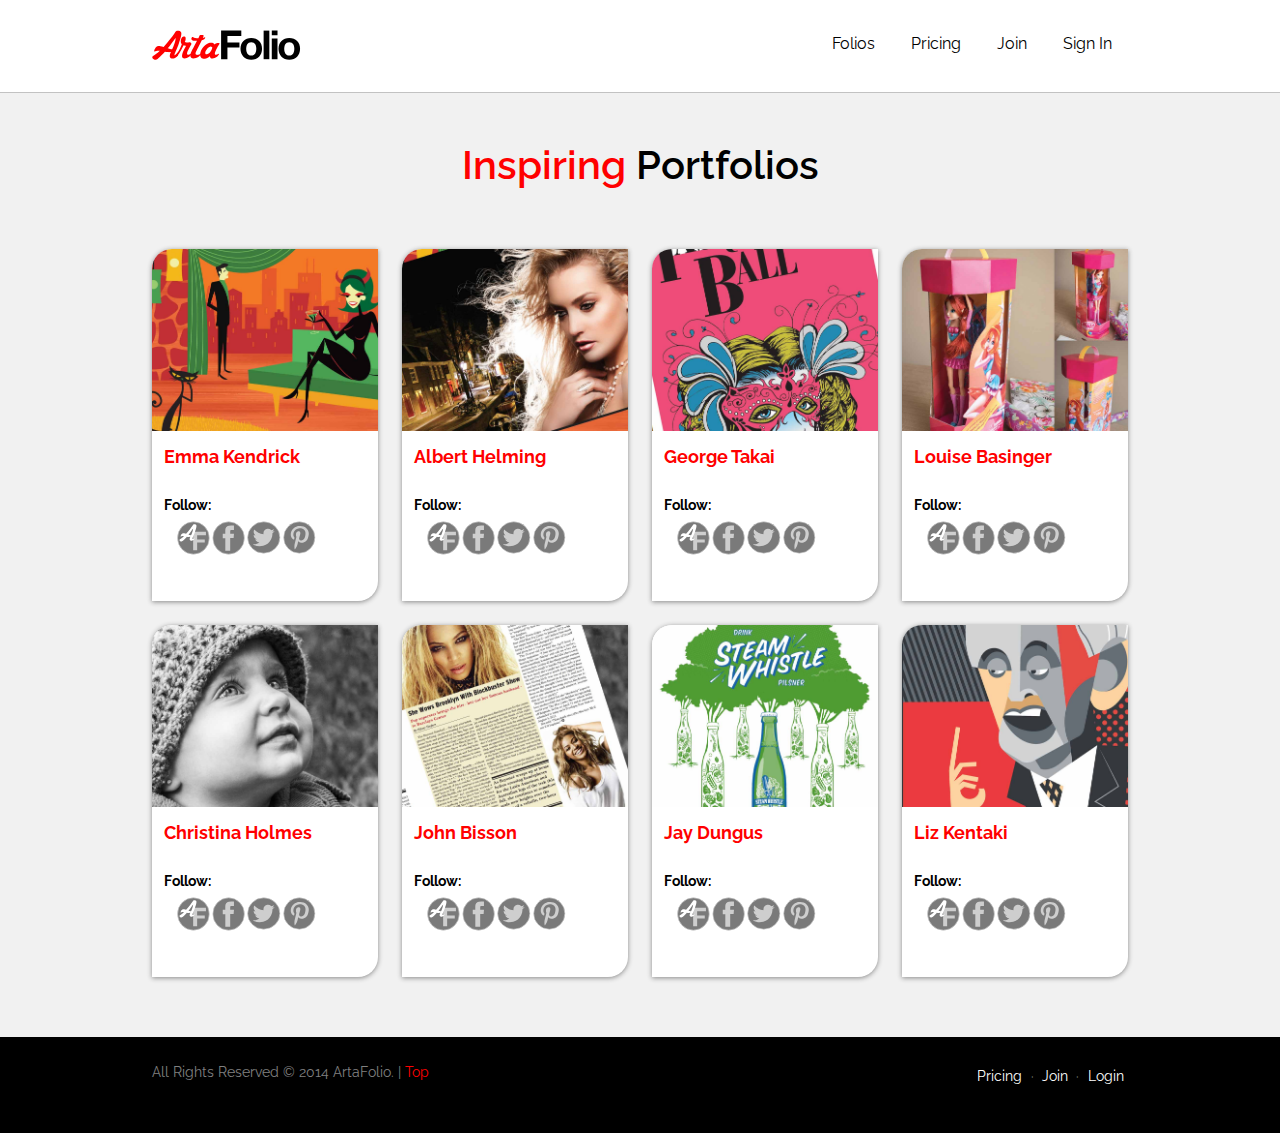
==== commit c14dbe6a: "Text update and colour adjustments on H1 and H2s" ====
--- a/folios.html
+++ b/folios.html
@@ -34,8 +34,7 @@
 
 <main role="main" id="main">
     <div class="bb-wrapper island">
-        <h1 class="red center zetta gutter pad-top push-0">Inspiring Portfolios</h1>
-        <p class="pad-top-half center p-center mega">Visit newly created websites at ArtaFolio.</p>
+        <h1 class="strong center zetta gutter pad-top pad-bottom"><span class="red">Inspiring</span> Portfolios</h1>
     </div>    
     
     <div class="portfolio-wrapper pad-bottom">
--- a/css/main.css
+++ b/css/main.css
@@ -49,6 +49,10 @@
     margin: 0;
     padding: 0;
     height: 100vh;
+}
+
+.body-login {
+    background-color: #f1f1f1;
 }
 
 /* ------------ KEYBOARD USE SETTINGS and LINKS starts ------------ */
@@ -255,7 +259,7 @@
 }
 
 .strong {
-    font-weight: 900;
+    font-weight: 600;
 }
 
 /* ------------ FEATURED ends ------------ */
